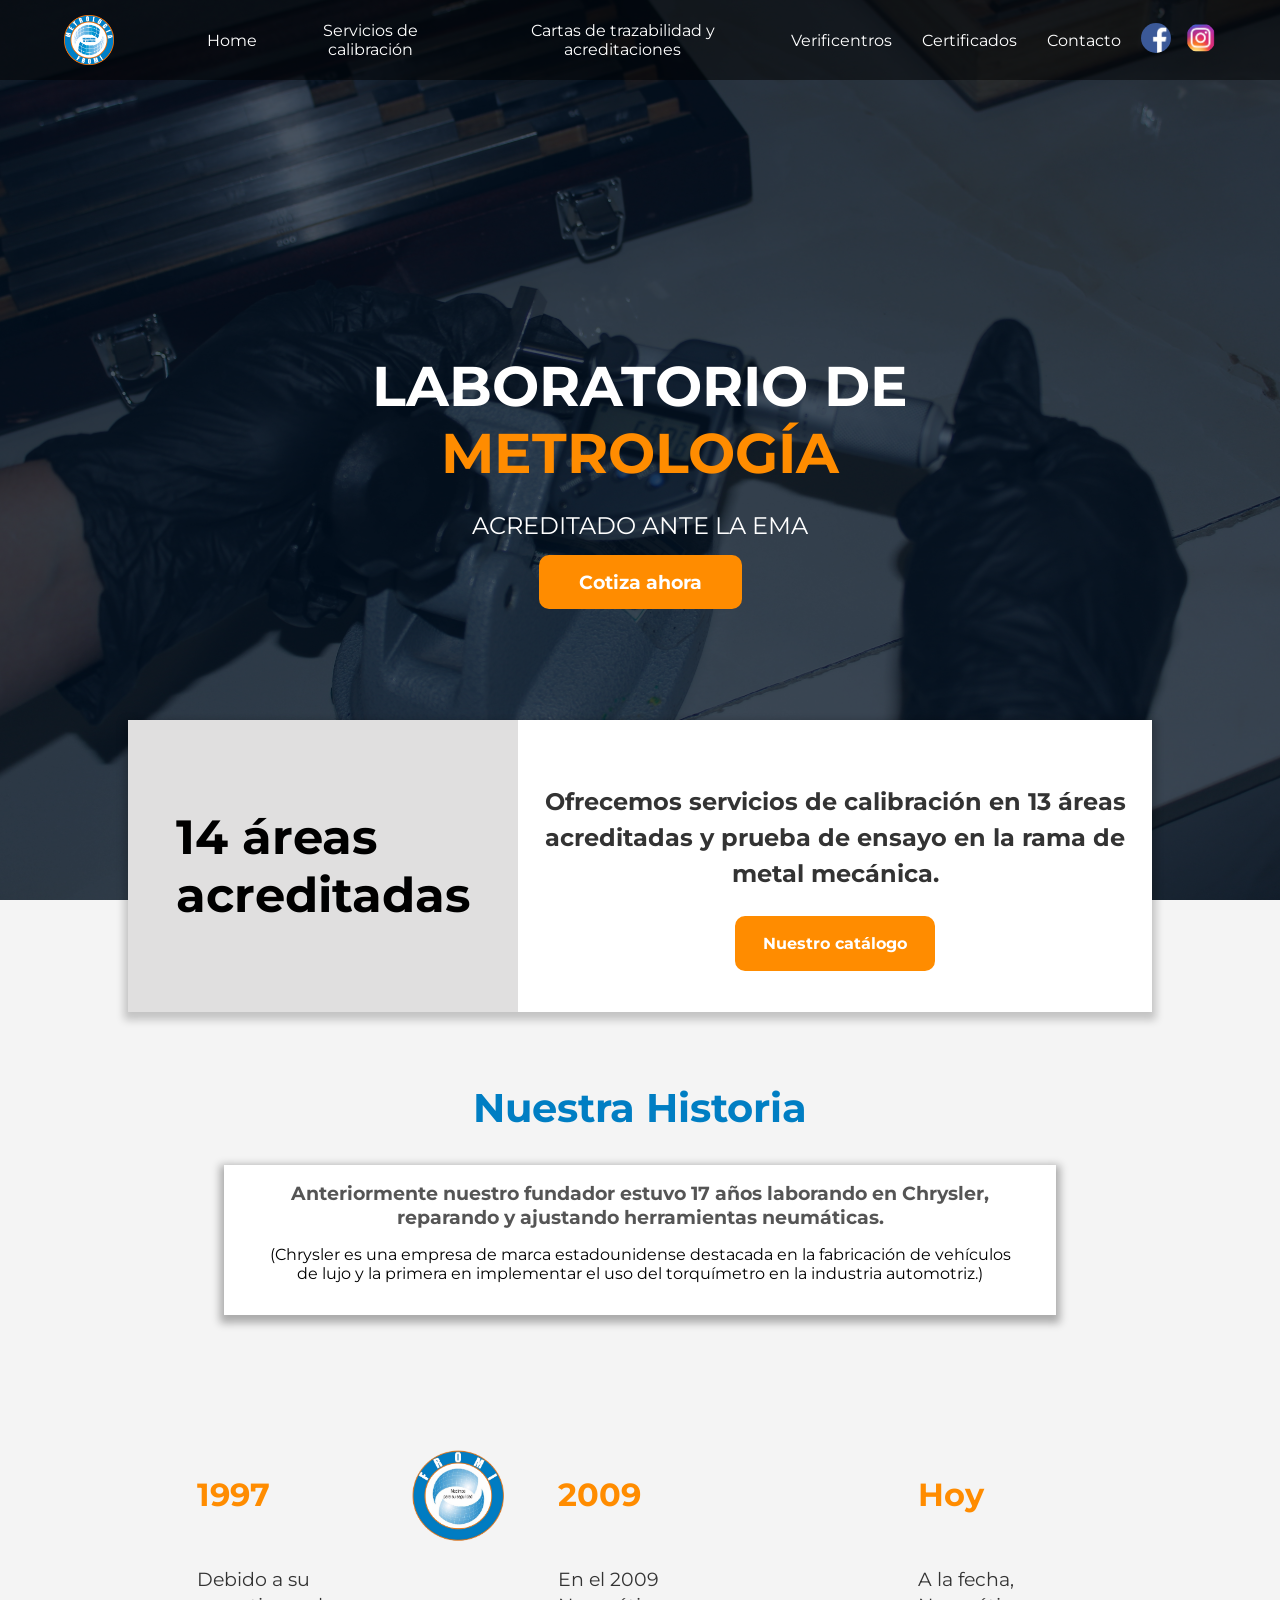
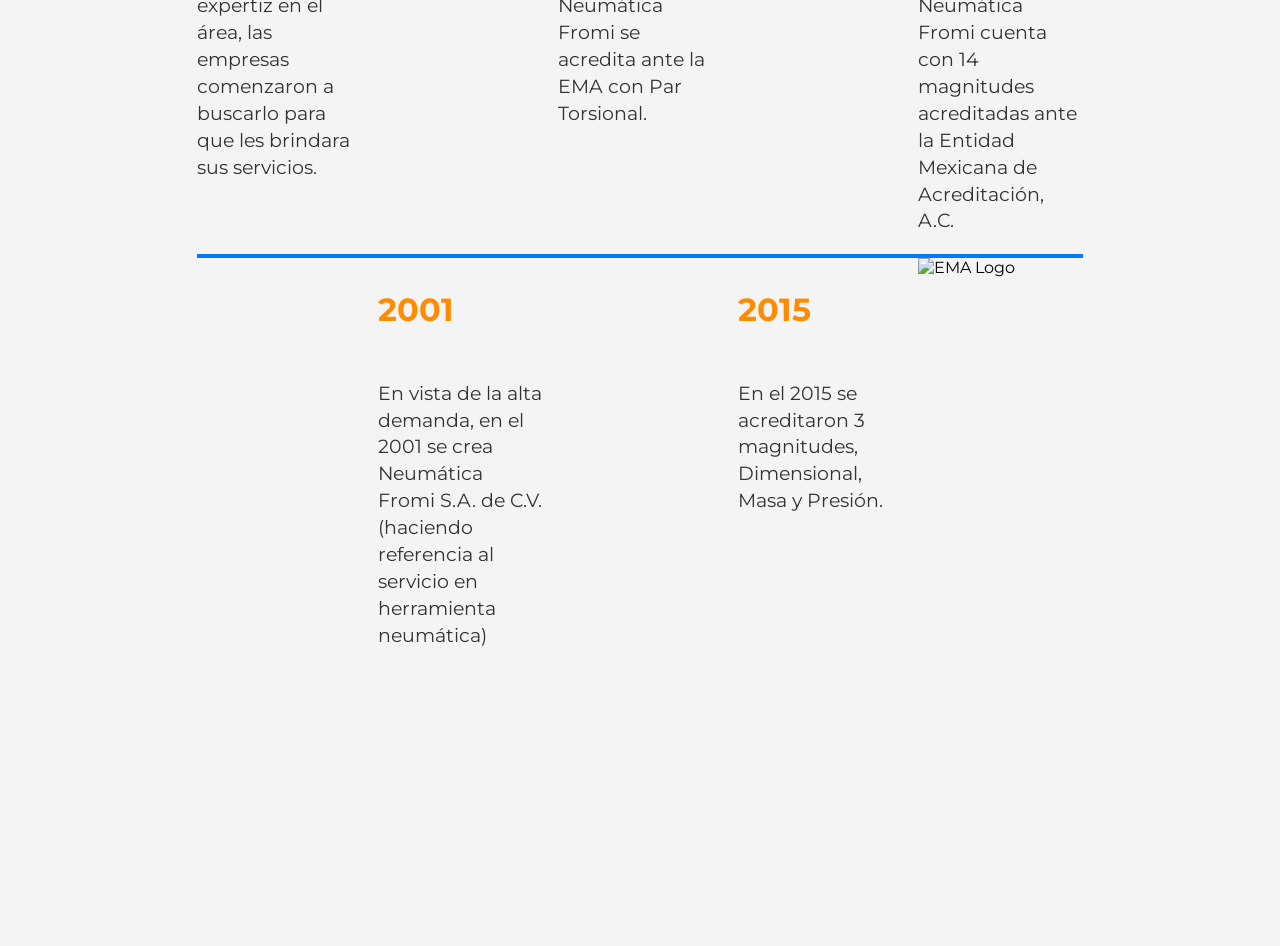
==== index.html @ 5df2b3ff "Inicio de maquetacion" ====
<!DOCTYPE html>
<html lang="en">
<head>
    <meta charset="UTF-8">
    <meta name="viewport" content="width=device-width, initial-scale=1.0">
    <title>Metrología Fromi</title>
    <meta charset="UTF-8">
    <meta name="viewport" content="width=device-width, initial-scale=1.0">
    <title>Laboratorio de Metrología</title>
    <link rel="preconnect" href="https://fonts.googleapis.com">
    <link rel="preconnect" href="https://fonts.gstatic.com" crossorigin>
    <link href="https://fonts.googleapis.com/css2?family=Montserrat:wght@400;700&display=swap" rel="stylesheet">
    <link rel="stylesheet" href="style.css">
</head>
<body>
    <header class="header">
        <div class="logo">
            </div>
        <nav>
            <ul class="nav-menu">
                <li><a href="#">Home</a></li>
                <li><a href="#">Servicios de calibración</a></li>
                <li><a href="#">Cartas de trazabilidad y acreditaciones</a></li>
                <li><a href="#">Verificentros</a></li>
                <li><a href="#">Certificados</a></li>
                <li><a href="#">Contacto</a></li>
            </ul>
        </nav>
        <div class="social-icons">
            <a href="https://www.facebook.com/neumaticafromicalibraciones" aria-label="Facebook">
            <img src="./resources/FBLogo.png" alt="Icono de Facebook">    
            </a>    
            <a href="https://www.instagram.com/neumaticafromi/" aria-label="Instagram">
            <img src="./resources/LogoInstagram.png" alt="Icono Instagram">
            </a>
        </div>  
    </header>

    <section class="hero">
        <div class="hero-content">
            <h1>LABORATORIO DE <span>METROLOGÍA</span></h1>
            <p>ACREDITADO ANTE LA EMA</p>
            <a href="#" class="btn-quote">Cotiza ahora</a>
        </div>
    </section>

        <section class="accreditations-container">
            <div class="accreditations-box">
                <h2>14 áreas acreditadas</h2>
            </div>
            <div class="catalog-box">
                <p>Ofrecemos servicios de calibración en 13 áreas acreditadas y prueba de ensayo en la rama de metal mecánica.</p>
                <a href="#" class="btn-catalog">Nuestro catálogo</a>
            </div>
        </section>

    <section class="history-section">
        <div class=" history-container">
            <h2>Nuestra Historia</h2>
            <div class="history-text-container">
            <p class="history-intro">
                Anteriormente nuestro fundador estuvo 17 años laborando en Chrysler, reparando y ajustando herramientas neumáticas.
            </p>
            <p class="history-sub-intro">
                (Chrysler es una empresa de marca estadounidense destacada en la fabricación de vehículos <br> de lujo y la primera en implementar el uso del torquímetro en la industria automotriz.)
            </p>
            </div>


      <section class="timeline-container">
          <div id="timeline-container-top">
              <div class="timeline-item content">
                  <h3>1997</h3>
                  <p>Debido a su expertiz en el área, las empresas comenzaron a buscarlo para que les brindara sus servicios.</p>
              </div>
              <div class="timeline-item content">
                  <img id="fromiLogo" src="./resources/Logo Neumatica Fromi.png" alt="Logo Neumatica Fromi">
              </div>
              <div class="timeline-item content">
                  <h3>2009</h3>
                  <p>En el 2009 Neumática Fromi se acredita ante la EMA con Par Torsional.</p>
              </div>
              <div class="timeline-item empty"></div>
              <div class="timeline-item content">
                  <h3>Hoy</h3>
                  <p>A la fecha, Neumática Fromi cuenta con 14 magnitudes acreditadas ante la Entidad Mexicana de Acreditación, A.C.</p>
              </div>
          </div>

        <div id="timeline-container-bottom">
            <div class="timeline-item empty"></div>
            <div class="timeline-item content">
                <h3>2001</h3>
                <p>En vista de la alta demanda, en el 2001 se crea Neumática Fromi S.A. de C.V. (haciendo referencia al servicio en herramienta neumática)</p>
            </div>
            <div class="timeline-item empty"></div>
            <div class="timeline-item content">
                <h3>2015</h3>
                <p>En el 2015 se acreditaron 3 magnitudes, Dimensional, Masa y Presión.</p>
            </div>
              <div class="timeline-item content">
                <img id="emmaLogo" src="https://ema.mx/saema/img/logo_emah.png" alt="EMA Logo">
            </div>
        </div>
        </section>
      </div>
</body>
</html>
---- style.css ----
body {
  font-family: "Montserrat", sans-serif;
  margin: 0;
  padding: 0;
  box-sizing: border-box;
  color: #fff;
}
.header {
  background-color: rgba(0, 0, 0, 0.5);
  padding: 15px 5%;
  display: flex;
  justify-content: space-between;
  align-items: center;
  position: absolute;
  width: 90%;
  z-index: 1000;
}

.logo {
  background-image: url("./resources/Logo Metrología Fromi 2025 ACTUALIZADO.png");
  background-size: contain;
  background-repeat: no-repeat;
  width: 150px;
  height: 50px;
  display: block;
}

.nav-menu {
  list-style: none;
  margin: 0;
  padding: 0;
  display: flex;
  gap: 30px;
  margin-right: 20px;
  text-align: center;
  align-items: center;
}

.nav-menu li a {
  color: #fff;
  text-decoration: none;
  font-weight: 400;
  transition: color 0.3s ease;
}

.nav-menu li a:hover {
  color: #ff8c00;
  border-top: #fff 1px solid;
  transition: all 0.1s ease;
}

.social-icons {
  display: flex;
  gap: 15px;
}

.social-icons img {
  width: 30px;
  height: 30px;
  border-radius: 78%;
  object-fit: cover;
}

.social-icons a {
  color: #fff;
  font-size: 20px;
  text-decoration: none;
  transition: color 0.3s ease;
}

.social-icons a:hover {
  color: #ff8c00;
}

.hero {
  background-image: url("./resources/INICIO/Banner\ inicio.jpeg");
  background-size: cover;
  background-position: center;
  height: 100vh;
  display: flex;
  justify-content: center;
  align-items: center;
  text-align: center;
  position: relative;
  color: #fff;
}

.hero::before {
  content: "";
  position: absolute;
  top: 0;
  left: 0;
  right: 0;
  bottom: 0;
  background-color: rgba(0, 17, 36, 0.717);
  z-index: 2;
}

.hero-content {
  position: relative;
  z-index: 2;
  max-width: 800px;
  padding: 20px;
  text-align: center;
}

.hero h1 {
  font-size: 3.5em;
  margin-bottom: 10px;
  line-height: 1.2;
  font-weight: 700;
}

.hero h1 span {
  color: #ff8c00;
}

.hero p {
  font-size: 1.5em;
  margin-bottom: 30px;
}

.btn-quote {
  background-color: #ff8c00;
  color: #fff;
  padding: 15px 40px;
  text-decoration: none;
  border-radius: 10px;
  font-size: 1.2em;
  transition: background-color 0.3s ease;
  font-weight: 700;
}

.btn-quote:hover {
  background-color: #e07b00;
}

/* Ambos contenedores hijos de el siguiente tenian que estar posicionados con z-index y el 
padre con position absolute, hero position relative*/
.accreditations-container {
  display: grid;
  grid-template-columns: 1fr 2fr;
  width: 80%;
  height: auto;
  position: absolute;
  top: 80%;
  left: 50%;
  transform: translateX(-50%);
  margin: auto;
  z-index: 2;
  box-shadow: 0 4px 8px 4px rgba(0, 0, 0, 0.2);
}

.accreditations-box {
  background-color: rgb(224, 223, 223);
  color: black;
  text-align: center;
  display: flex;
  align-items: center;
  justify-content: center;
  padding: 3em;
  width: auto;
  height: auto;
}

.accreditations-box h2 {
  font-size: 3rem;
  font-weight: 700;
  text-align: start;
}

.catalog-box {
  background-color: #fff;
  text-align: center;
  display: flex;
  flex-direction: column;
  justify-content: center;
  align-items: center;
  height: auto;
  width: 100%;
}

.catalog-box p {
  color: #333;
  font-size: 1.5em;
  line-height: 1.5;
  font-weight: bold;
}

.btn-catalog {
  background-color: #ff8c00;
  border: 3px solid #ff8c00;
  color: white;
  padding: 10px 25px;
  text-align: center;
  display: flex;
  align-items: center;
  text-decoration: none;
  border-radius: 10px;
  font-weight: 700;
  transition: all 0.3s ease;
  width: auto;
  height: 10%;
}

.btn-catalog:hover {
  color: #ff8c00;
  background-color: transparent;
}

.history-section {
  padding: 150px 20px;
  background-color: rgb(244, 244, 244);
  text-align: center;
}

.history-container {
  background-color: rgb(244, 244, 244);
  display: flex;
  flex-direction: column;
  align-items: center;
}

.history-text-container {
  background-color: white;
  box-shadow: 0 4px 8px 4px rgba(0, 0, 0, 0.3);
  padding: 1em;
  width: auto;
}

.history-section h2 {
  font-size: 2.5em;
  font-weight: 700;
  color: rgb(0, 126, 195);
}

.history-intro {
  font-size: 1.2em;
  color: #555;
  max-width: 800px;
  margin: 0 auto 10px;
  font-weight: bold;
}

.history-sub-intro {
  font-style: normal;
  color: black;
}

/* Estilos de la línea de tiempo */

#fromiLogo {
  width: 70%;
  height: auto;
  object-fit: cover;
}

#emmaLogo {
  width: 100%;
  height: auto;
  object-fit: cover;
}

/* Contenedor principal de la línea de tiempo */

.timeline-container {
  color: black;
  display: flex;
  flex-direction: column;
  padding: 8em;
  display: grid;
  grid-template-columns: 1fr;
  z-index: 1;
}

.timeline-item.content,
.timeline-item.empty {
  display: flex;
  text-align: start;
  align-items: start;
  justify-content: start;
  flex-direction: column;
}

.timeline-item.content h3 {
  color: #ff8c00;
  font-size: 2em;
}

.timeline-item.content p {
  font-size: 1.2em;
  color: #333;
  line-height: 1.4;
}

.timeline-item.content img {
  max-width: 100%;
  height: auto;
  align-self: center;
}

#timeline-container-top,
#timeline-container-bottom {
  display: flex;
  display: grid;
  grid-template-columns: repeat(5, 1fr);
  grid-auto-flow: column;
  gap: 1em;
  margin: 0 auto;
  width: 90%;
}

#timeline-container-top {
  border-bottom: #007bff 2.5px solid;
}

#timeline-container-bottom {
  border-top: #007bff 2.5px solid;
}
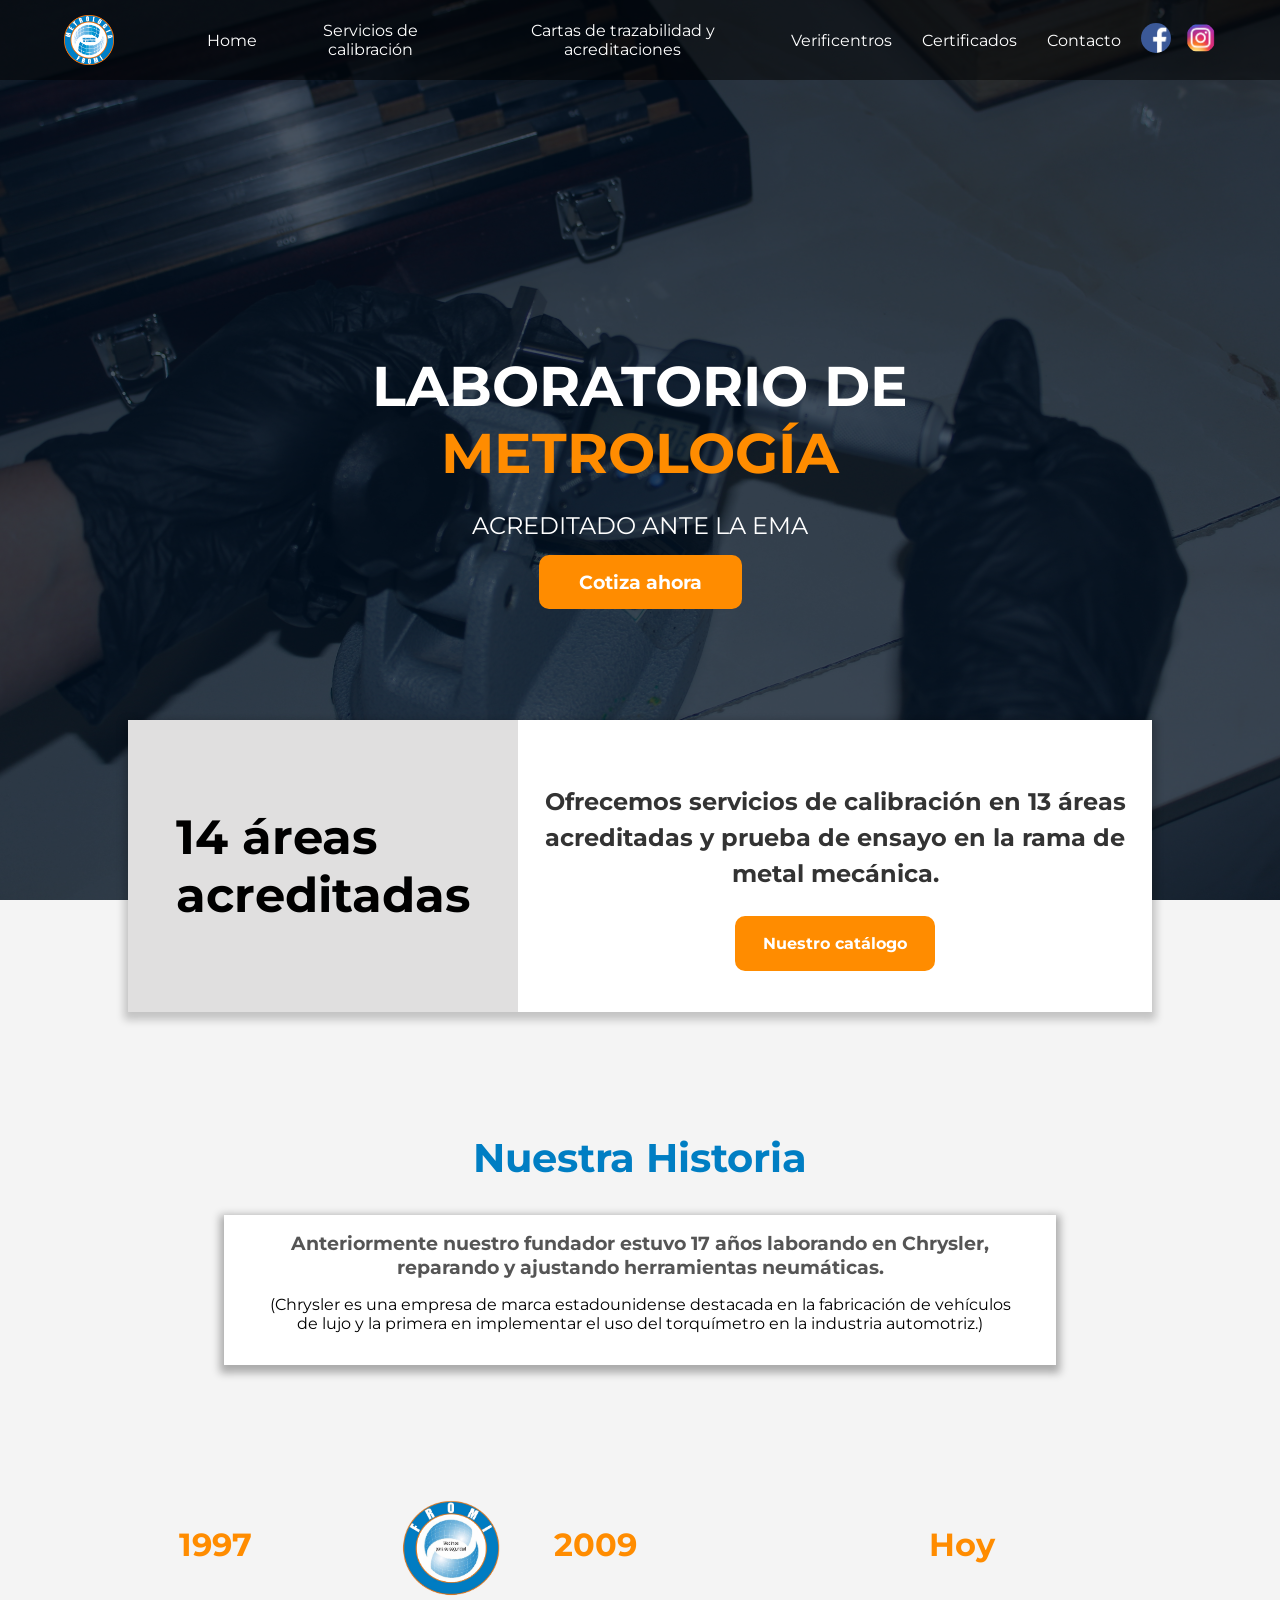
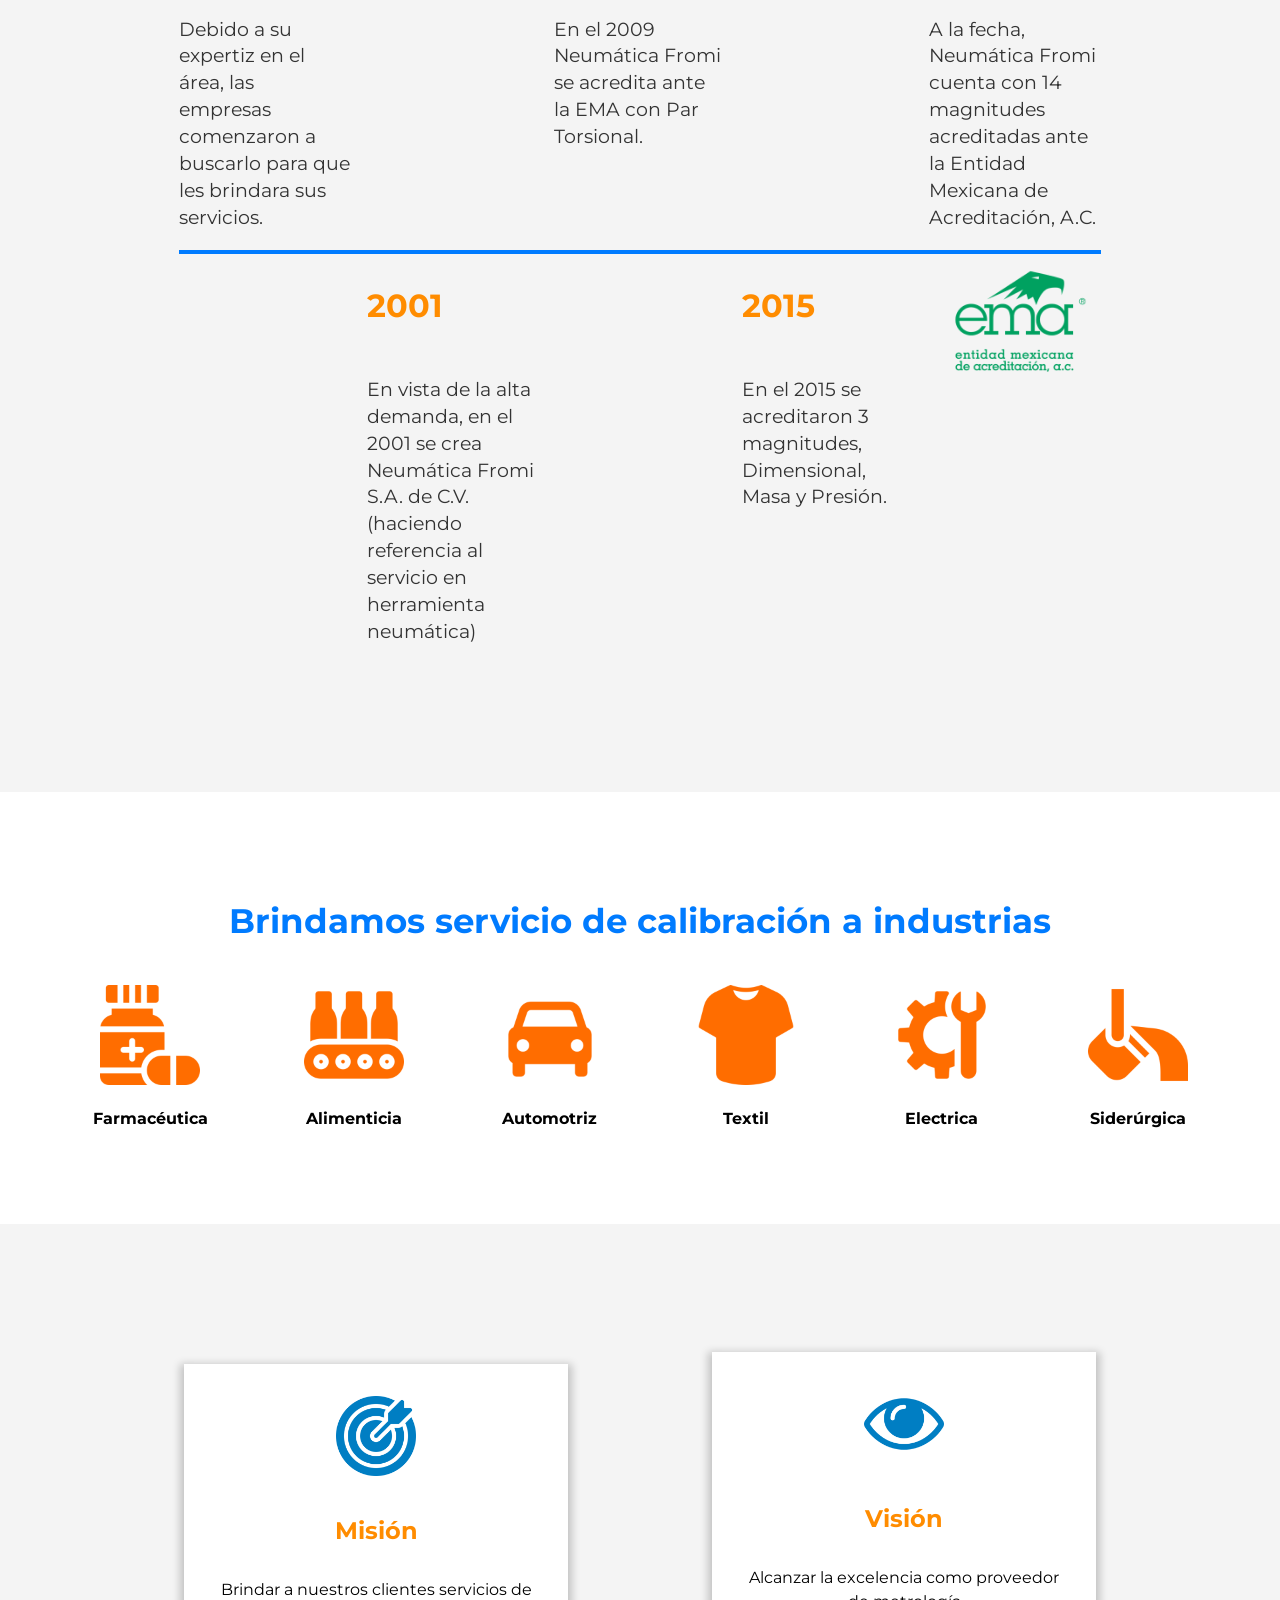
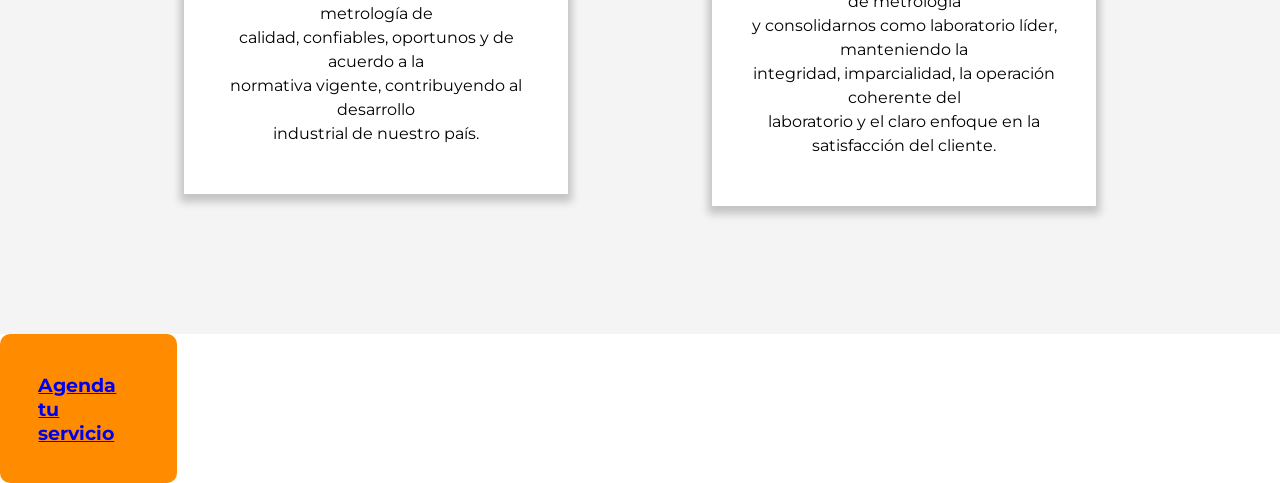
==== commit 10390f9a: "Se agregaron servicios, misión y visión" ====
--- a/index.html
+++ b/index.html
@@ -1,108 +1,204 @@
 <!DOCTYPE html>
 <html lang="en">
-<head>
-    <meta charset="UTF-8">
-    <meta name="viewport" content="width=device-width, initial-scale=1.0">
+  <head>
+    <meta charset="UTF-8" />
+    <meta name="viewport" content="width=device-width, initial-scale=1.0" />
     <title>Metrología Fromi</title>
-    <meta charset="UTF-8">
-    <meta name="viewport" content="width=device-width, initial-scale=1.0">
+    <meta charset="UTF-8" />
+    <meta name="viewport" content="width=device-width, initial-scale=1.0" />
     <title>Laboratorio de Metrología</title>
-    <link rel="preconnect" href="https://fonts.googleapis.com">
-    <link rel="preconnect" href="https://fonts.gstatic.com" crossorigin>
-    <link href="https://fonts.googleapis.com/css2?family=Montserrat:wght@400;700&display=swap" rel="stylesheet">
-    <link rel="stylesheet" href="style.css">
-</head>
-<body>
+    <link rel="preconnect" href="https://fonts.googleapis.com" />
+    <link rel="preconnect" href="https://fonts.gstatic.com" crossorigin />
+    <link
+      href="https://fonts.googleapis.com/css2?family=Montserrat:wght@400;700&display=swap"
+      rel="stylesheet"
+    />
+    <link rel="stylesheet" href="style.css" />
+  </head>
+  <body>
     <header class="header">
-        <div class="logo">
-            </div>
-        <nav>
-            <ul class="nav-menu">
-                <li><a href="#">Home</a></li>
-                <li><a href="#">Servicios de calibración</a></li>
-                <li><a href="#">Cartas de trazabilidad y acreditaciones</a></li>
-                <li><a href="#">Verificentros</a></li>
-                <li><a href="#">Certificados</a></li>
-                <li><a href="#">Contacto</a></li>
-            </ul>
-        </nav>
-        <div class="social-icons">
-            <a href="https://www.facebook.com/neumaticafromicalibraciones" aria-label="Facebook">
-            <img src="./resources/FBLogo.png" alt="Icono de Facebook">    
-            </a>    
-            <a href="https://www.instagram.com/neumaticafromi/" aria-label="Instagram">
-            <img src="./resources/LogoInstagram.png" alt="Icono Instagram">
-            </a>
-        </div>  
+      <div class="logo"></div>
+      <nav>
+        <ul class="nav-menu">
+          <li><a href="#">Home</a></li>
+          <li><a href="#">Servicios de calibración</a></li>
+          <li><a href="#">Cartas de trazabilidad y acreditaciones</a></li>
+          <li><a href="#">Verificentros</a></li>
+          <li><a href="#">Certificados</a></li>
+          <li><a href="#">Contacto</a></li>
+        </ul>
+      </nav>
+      <div class="social-icons">
+        <a
+          href="https://www.facebook.com/neumaticafromicalibraciones"
+          aria-label="Facebook"
+        >
+          <img src="./resources/FBLogo.png" alt="Icono de Facebook" />
+        </a>
+        <a
+          href="https://www.instagram.com/neumaticafromi/"
+          aria-label="Instagram"
+        >
+          <img src="./resources/LogoInstagram.png" alt="Icono Instagram" />
+        </a>
+      </div>
     </header>
 
     <section class="hero">
-        <div class="hero-content">
-            <h1>LABORATORIO DE <span>METROLOGÍA</span></h1>
-            <p>ACREDITADO ANTE LA EMA</p>
-            <a href="#" class="btn-quote">Cotiza ahora</a>
-        </div>
-    </section>
-
-        <section class="accreditations-container">
-            <div class="accreditations-box">
-                <h2>14 áreas acreditadas</h2>
-            </div>
-            <div class="catalog-box">
-                <p>Ofrecemos servicios de calibración en 13 áreas acreditadas y prueba de ensayo en la rama de metal mecánica.</p>
-                <a href="#" class="btn-catalog">Nuestro catálogo</a>
-            </div>
-        </section>
+      <div class="hero-content">
+        <h1>LABORATORIO DE <span>METROLOGÍA</span></h1>
+        <p>ACREDITADO ANTE LA EMA</p>
+        <a href="#" class="btn-quote">Cotiza ahora</a>
+      </div>
+    </section>
+
+    <section class="accreditations-container">
+      <div class="accreditations-box">
+        <h2>14 áreas acreditadas</h2>
+      </div>
+      <div class="catalog-box">
+        <p>
+          Ofrecemos servicios de calibración en 13 áreas acreditadas y prueba de
+          ensayo en la rama de metal mecánica.
+        </p>
+        <a href="#" class="btn-catalog">Nuestro catálogo</a>
+      </div>
+    </section>
 
     <section class="history-section">
-        <div class=" history-container">
-            <h2>Nuestra Historia</h2>
-            <div class="history-text-container">
-            <p class="history-intro">
-                Anteriormente nuestro fundador estuvo 17 años laborando en Chrysler, reparando y ajustando herramientas neumáticas.
-            </p>
-            <p class="history-sub-intro">
-                (Chrysler es una empresa de marca estadounidense destacada en la fabricación de vehículos <br> de lujo y la primera en implementar el uso del torquímetro en la industria automotriz.)
-            </p>
-            </div>
-
-
-      <section class="timeline-container">
-          <div id="timeline-container-top">
-              <div class="timeline-item content">
-                  <h3>1997</h3>
-                  <p>Debido a su expertiz en el área, las empresas comenzaron a buscarlo para que les brindara sus servicios.</p>
-              </div>
-              <div class="timeline-item content">
-                  <img id="fromiLogo" src="./resources/Logo Neumatica Fromi.png" alt="Logo Neumatica Fromi">
-              </div>
-              <div class="timeline-item content">
-                  <h3>2009</h3>
-                  <p>En el 2009 Neumática Fromi se acredita ante la EMA con Par Torsional.</p>
-              </div>
-              <div class="timeline-item empty"></div>
-              <div class="timeline-item content">
-                  <h3>Hoy</h3>
-                  <p>A la fecha, Neumática Fromi cuenta con 14 magnitudes acreditadas ante la Entidad Mexicana de Acreditación, A.C.</p>
-              </div>
+      <div class="history-container">
+        <h2>Nuestra Historia</h2>
+        <div class="history-text-container">
+          <p class="history-intro">
+            Anteriormente nuestro fundador estuvo 17 años laborando en Chrysler,
+            reparando y ajustando herramientas neumáticas.
+          </p>
+          <p class="history-sub-intro">
+            (Chrysler es una empresa de marca estadounidense destacada en la
+            fabricación de vehículos <br />
+            de lujo y la primera en implementar el uso del torquímetro en la
+            industria automotriz.)
+          </p>
+        </div>
+      </div>
+    </section>
+    <section class="timeline-container">
+      <div id="timeline-container-top">
+        <div class="timeline-item content">
+          <h3>1997</h3>
+          <p>
+            Debido a su expertiz en el área, las empresas comenzaron a buscarlo
+            para que les brindara sus servicios.
+          </p>
+        </div>
+        <div class="timeline-item content">
+          <img
+            id="fromiLogo"
+            src="./resources/Logo Neumatica Fromi.png"
+            alt="Logo Neumatica Fromi"
+          />
+        </div>
+        <div class="timeline-item content">
+          <h3>2009</h3>
+          <p>
+            En el 2009 Neumática Fromi se acredita ante la EMA con Par
+            Torsional.
+          </p>
+        </div>
+        <div class="timeline-item empty"></div>
+        <div class="timeline-item content">
+          <h3>Hoy</h3>
+          <p>
+            A la fecha, Neumática Fromi cuenta con 14 magnitudes acreditadas
+            ante la Entidad Mexicana de Acreditación, A.C.
+          </p>
+        </div>
+      </div>
+
+      <div id="timeline-container-bottom">
+        <div class="timeline-item empty"></div>
+        <div class="timeline-item content">
+          <h3>2001</h3>
+          <p>
+            En vista de la alta demanda, en el 2001 se crea Neumática Fromi S.A.
+            de C.V. (haciendo referencia al servicio en herramienta neumática)
+          </p>
+        </div>
+        <div class="timeline-item empty"></div>
+        <div class="timeline-item content">
+          <h3>2015</h3>
+          <p>
+            En el 2015 se acreditaron 3 magnitudes, Dimensional, Masa y Presión.
+          </p>
+        </div>
+        <div class="timeline-item content">
+          <img id="emmaLogo" src="/resources/logo_emah.png" alt="EMA Logo" />
+        </div>
+      </div>
+    </section>
+
+    <section class="servicios-container">
+      <div class="servicios-container-text">
+        <h1>Brindamos servicio de calibración a industrias</h1>
+      </div>
+      <div class="servicios-iconos-container">
+        <div class="servicio-item">
+          <img src="/resources/Medicinas Icon.png" alt="pastillas" />
+          <p>Farmacéutica</p>
+        </div>
+        <div class="servicio-item">
+          <img src="/resources/Botellas Icon.png" alt="botellas" />
+          <p>Alimenticia</p>
+        </div>
+        <div class="servicio-item">
+          <img src="/resources/Carro Icon.png" alt="automovil" />
+          <p>Automotriz</p>
+        </div>
+        <div class="servicio-item">
+          <img src="/resources/Camiseta Icon.png" alt="camiseta" />
+          <p>Textil</p>
+        </div>
+        <div class="servicio-item">
+          <img src="/resources/Engrane Icon.png" alt="engrane" />
+          <p>Electrica</p>
+        </div>
+        <div class="servicio-item">
+          <img src="/resources/siderurgia.png" alt="siderurgia" />
+          <p>Siderúrgica</p>
+        </div>
+      </div>
+    </section>
+
+    <section class="mision-vision-section">
+      <div class="mision-vision-container">
+        <div class="mision-box">
+          <div class="mision-image-container">
+            <img src="/resources/MarkIcon.png" alt="objetivosIcon" />
           </div>
-
-        <div id="timeline-container-bottom">
-            <div class="timeline-item empty"></div>
-            <div class="timeline-item content">
-                <h3>2001</h3>
-                <p>En vista de la alta demanda, en el 2001 se crea Neumática Fromi S.A. de C.V. (haciendo referencia al servicio en herramienta neumática)</p>
-            </div>
-            <div class="timeline-item empty"></div>
-            <div class="timeline-item content">
-                <h3>2015</h3>
-                <p>En el 2015 se acreditaron 3 magnitudes, Dimensional, Masa y Presión.</p>
-            </div>
-              <div class="timeline-item content">
-                <img id="emmaLogo" src="https://ema.mx/saema/img/logo_emah.png" alt="EMA Logo">
-            </div>
-        </div>
-        </section>
-      </div>
-</body>
+          <h2>Misión</h2>
+          <p>
+            Brindar a nuestros clientes servicios de metrología de <br />
+            calidad, confiables, oportunos y de acuerdo a la <br />
+            normativa vigente, contribuyendo al desarrollo <br />
+            industrial de nuestro país.
+          </p>
+        </div>
+        <div class="vision-box">
+          <div class="vision-image-container">
+            <img src="/resources/OjoIcon.png" alt="visionIcon" />
+          </div>
+          <h2>Visión</h2>
+          <p>
+            Alcanzar la excelencia como proveedor de metrología <br />
+            y consolidarnos como laboratorio líder, manteniendo la <br />
+            integridad, imparcialidad, la operación coherente del <br />
+            laboratorio y el claro enfoque en la satisfacción del cliente.
+          </p>
+        </div>
+      </div>
+      <div class="btn-agendar-container">
+        <a href="#" class="btn-agendar">Agenda tu servicio</a>
+      </div>
+    </section>
+  </body>
 </html>
--- a/style.css
+++ b/style.css
@@ -209,7 +209,7 @@
 }
 
 .history-section {
-  padding: 150px 20px;
+  padding: 200px 20px 0 20px;
   background-color: rgb(244, 244, 244);
   text-align: center;
 }
@@ -271,6 +271,7 @@
   display: grid;
   grid-template-columns: 1fr;
   z-index: 1;
+  background-color: rgb(244, 244, 244);
 }
 
 .timeline-item.content,
@@ -317,3 +318,111 @@
 #timeline-container-bottom {
   border-top: #007bff 2.5px solid;
 }
+
+.servicios-container {
+  display: flex;
+  justify-content: center;
+  align-items: center;
+  flex-direction: column;
+  background-color: white;
+  gap: 1em;
+  padding: 5em;
+}
+
+.servicios-container-text {
+  color: #007bff;
+  font-size: 1.4em;
+}
+
+.servicio-item {
+  display: flex;
+  flex-direction: column;
+  align-items: center;
+  justify-content: center;
+  text-align: center;
+  gap: 0.5em;
+}
+
+.servicio-item p {
+  font-size: 1em;
+}
+
+.servicios-iconos-container {
+  display: flex;
+  flex-direction: row;
+  align-items: center;
+  justify-content: center;
+  display: grid;
+  grid-template-columns: repeat(6, 1fr);
+  width: 50vw;
+  gap: 6em;
+  background-color: white;
+  text-align: center;
+}
+
+.servicios-iconos-container img {
+  object-fit: cover;
+  width: 100px;
+}
+
+.servicios-iconos-container img [src="/resources/siderurgia.png"] {
+  width: 20px;
+}
+
+.servicios-iconos-container p {
+  font-weight: 700;
+  color: black;
+}
+
+.mision-vision-container {
+  background-color: rgb(244, 244, 244);
+  display: flex;
+  flex-direction: row;
+  justify-content: center;
+  align-items: center;
+  padding: 8em 0;
+  gap: 9em;
+  color: black;
+}
+
+.mision-box,
+.vision-box {
+  background-color: white;
+  box-shadow: 0 4px 8px 4px rgba(0, 0, 0, 0.2);
+  padding: 2em;
+  color: black;
+  display: flex;
+  flex-direction: column;
+  align-items: center;
+  text-align: center;
+  width: 25%;
+  line-height: 1.5em;
+}
+
+.mision-box h2,
+.vision-box h2 {
+  color: #ff8c00;
+}
+
+.mision-box img,
+.vision-box img {
+  width: 80px;
+  height: 80px;
+  object-fit: cover;
+  margin-bottom: 1em;
+}
+
+.btn-agendar-container {
+  background-color: #ff8c00;
+  color: #fff;
+  padding: 2em;
+  text-decoration: none;
+  border-radius: 10px;
+  width: 100px;
+  font-size: 1.2em;
+  transition: background-color 0.3s ease;
+  font-weight: 700;
+  display: flex;
+  justify-content: center;
+  align-items: center;
+}
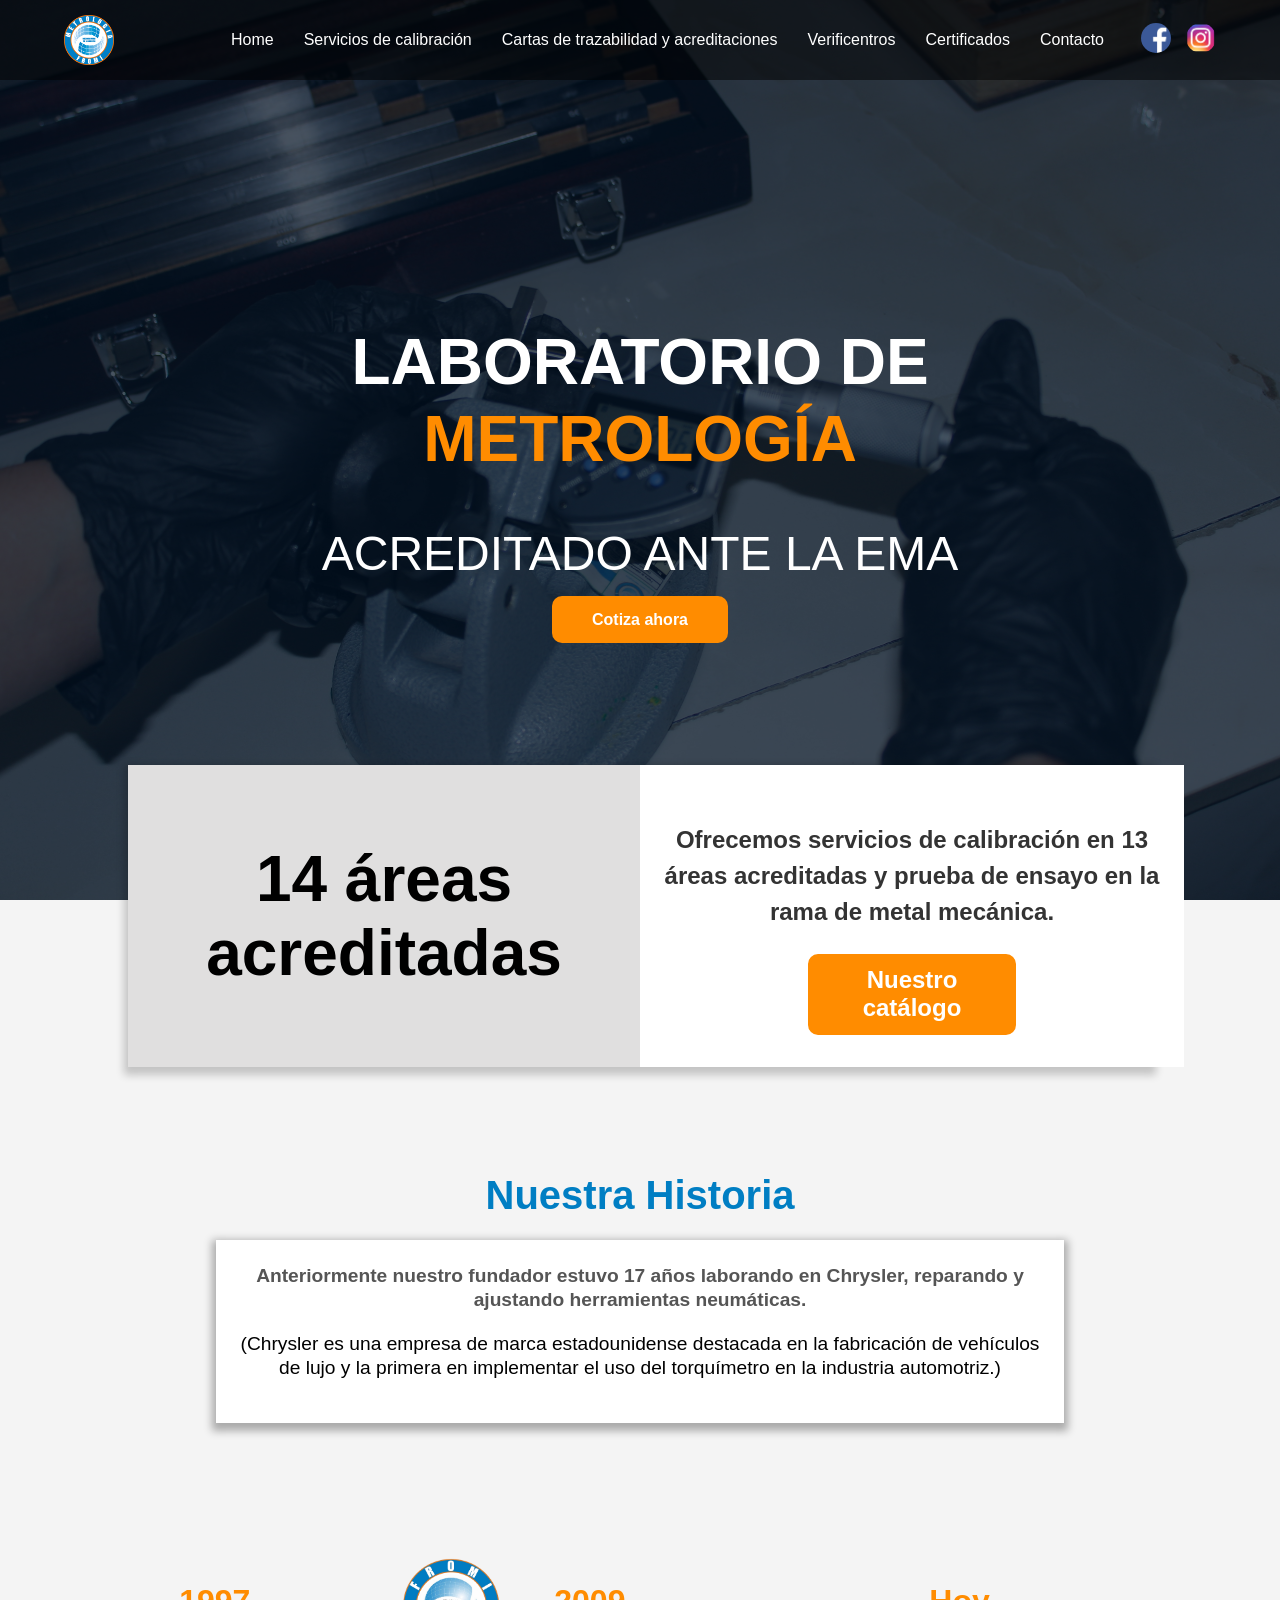
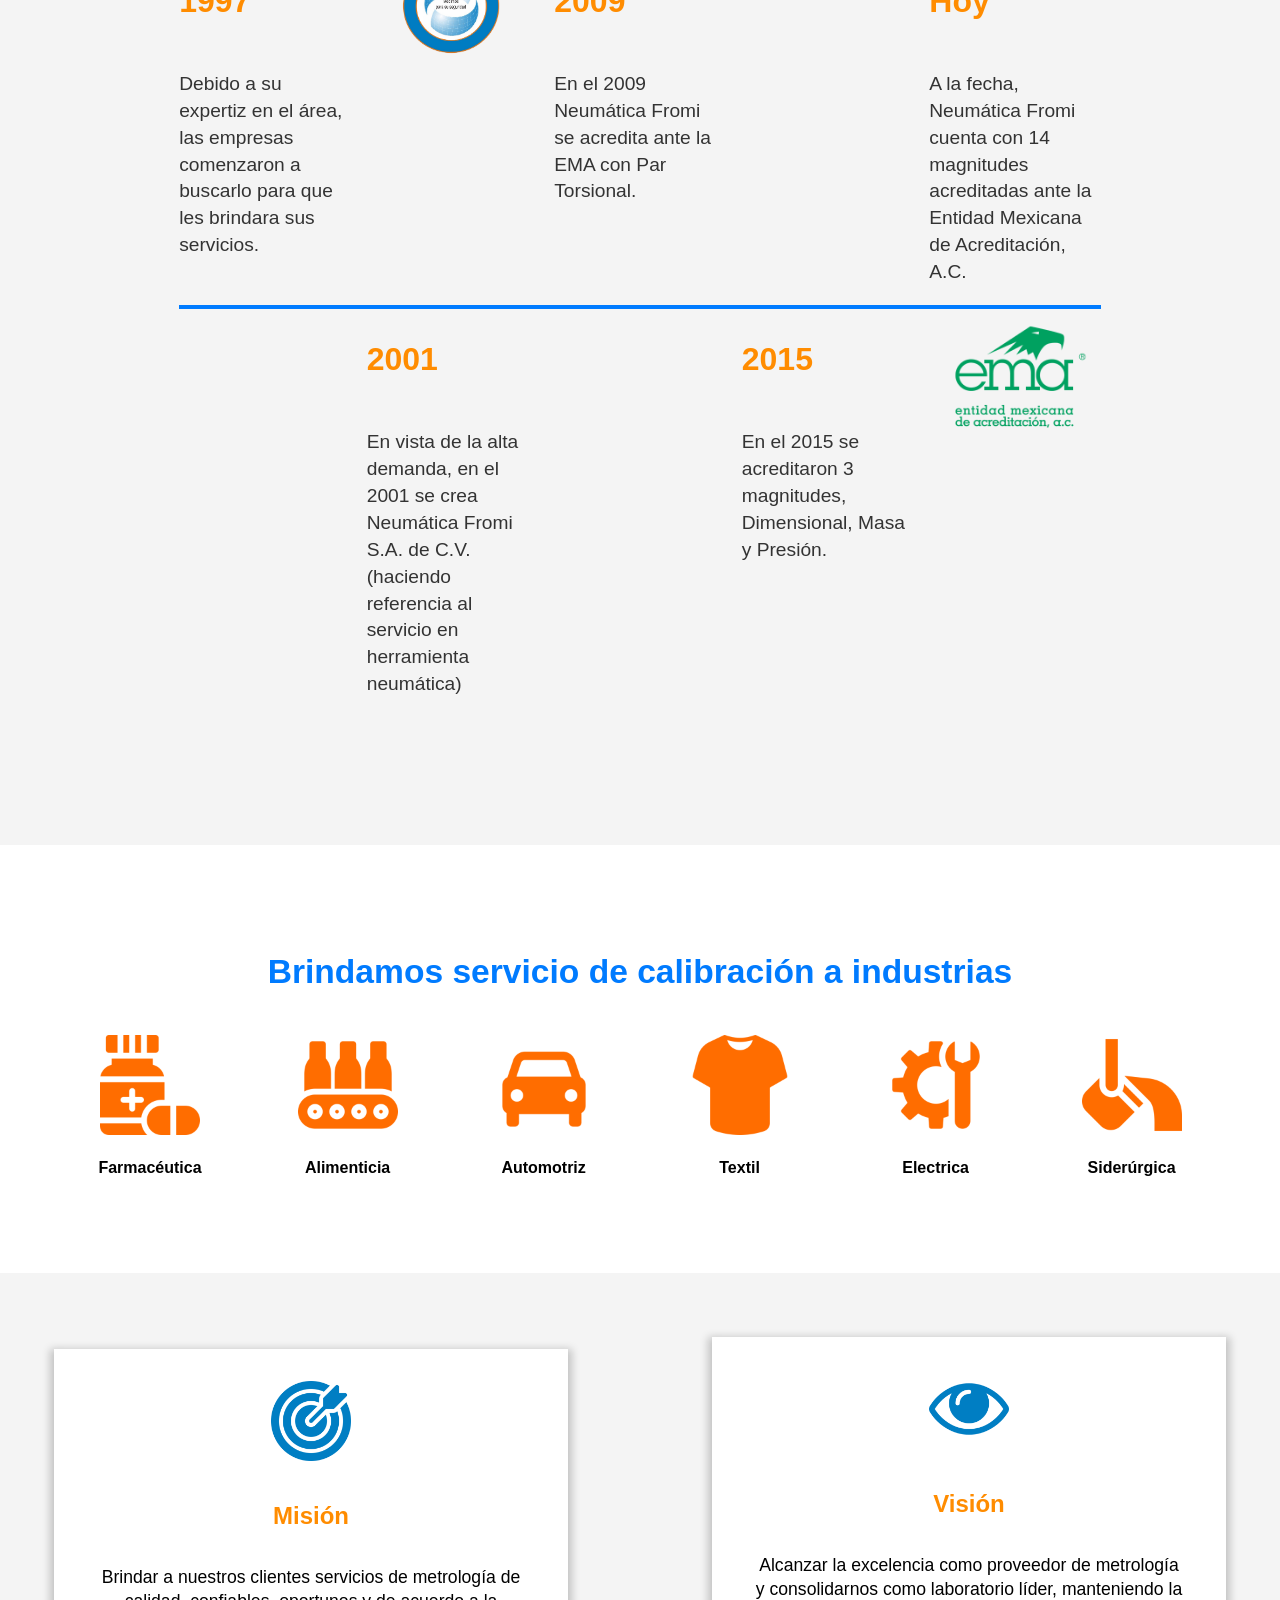
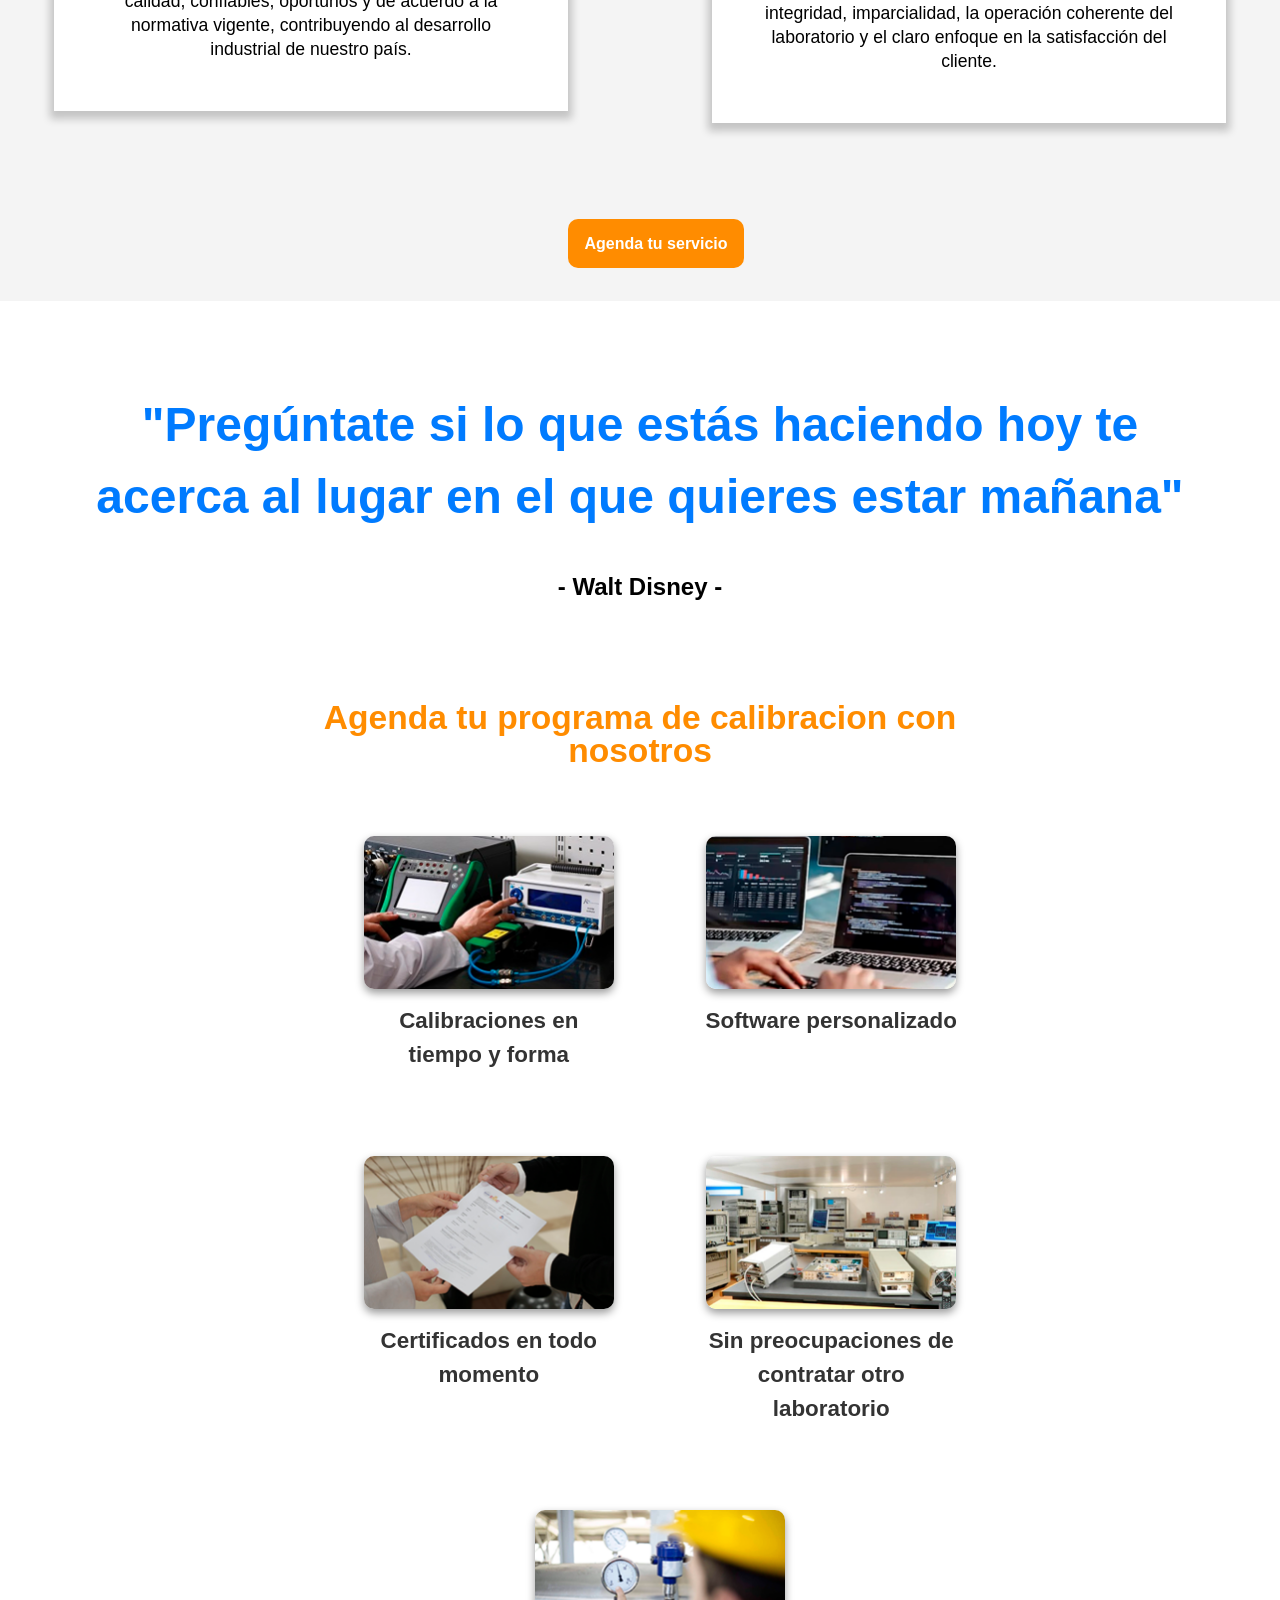
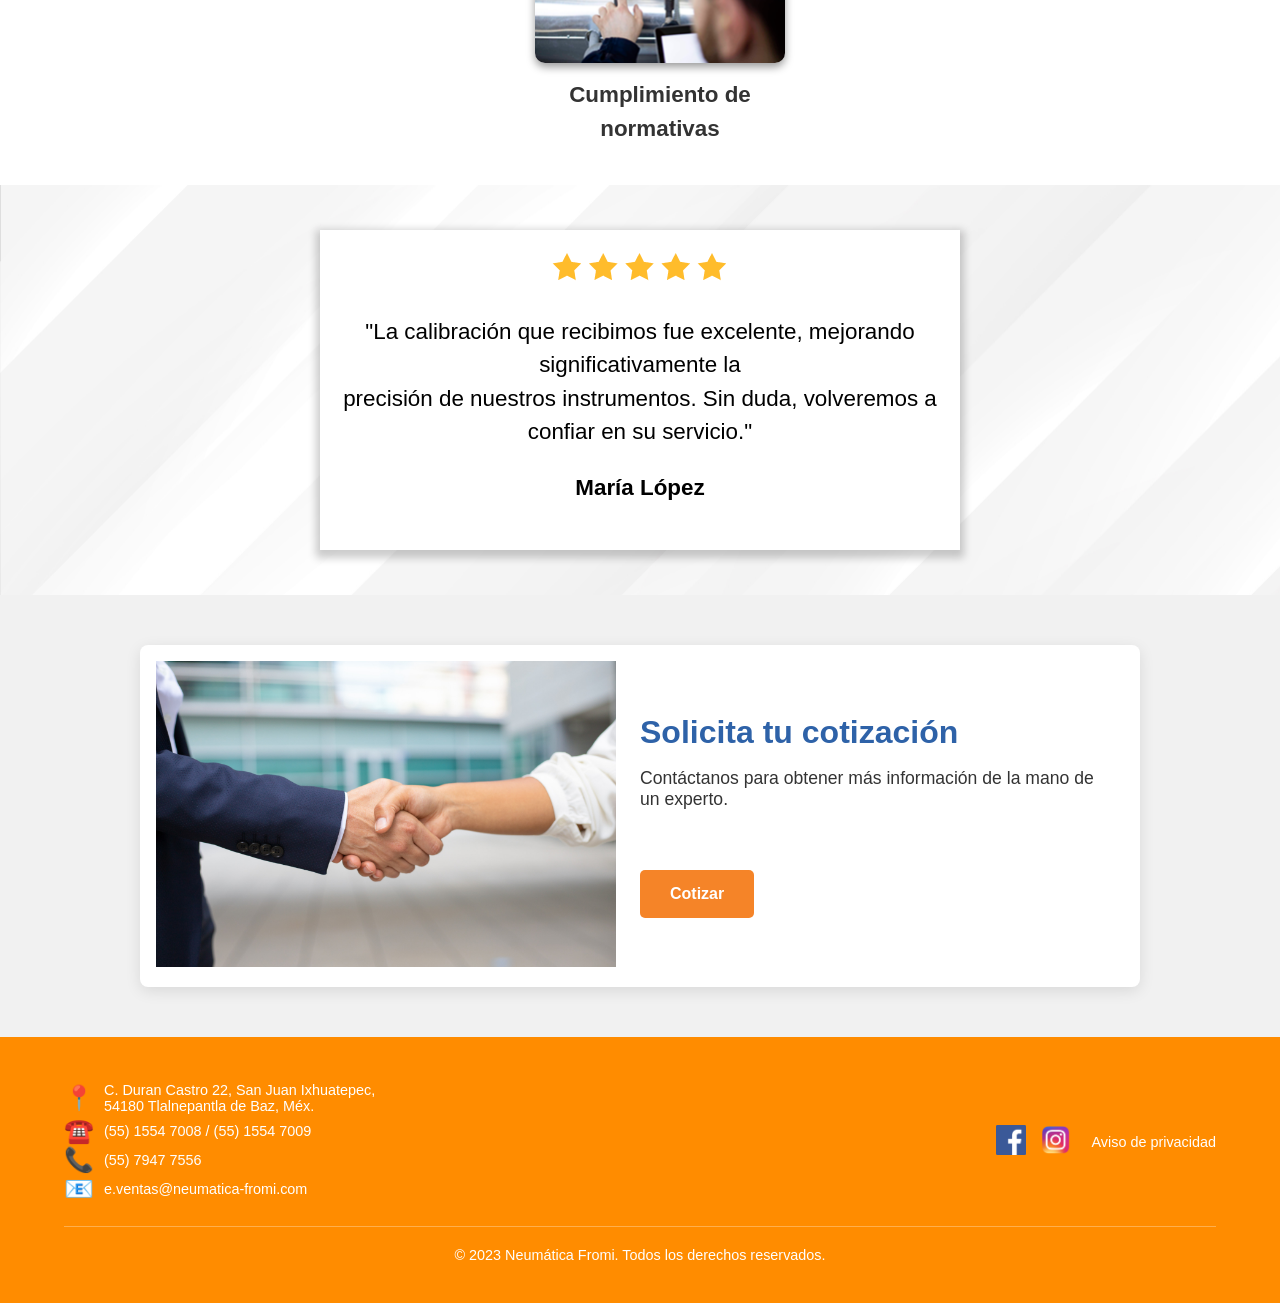
==== commit a89faf71: "Index en root" ====
--- a/index.html
+++ b/index.html
@@ -1,204 +1,287 @@
 <!DOCTYPE html>
 <html lang="en">
-  <head>
-    <meta charset="UTF-8" />
-    <meta name="viewport" content="width=device-width, initial-scale=1.0" />
-    <title>Metrología Fromi</title>
-    <meta charset="UTF-8" />
-    <meta name="viewport" content="width=device-width, initial-scale=1.0" />
-    <title>Laboratorio de Metrología</title>
-    <link rel="preconnect" href="https://fonts.googleapis.com" />
-    <link rel="preconnect" href="https://fonts.gstatic.com" crossorigin />
-    <link
-      href="https://fonts.googleapis.com/css2?family=Montserrat:wght@400;700&display=swap"
-      rel="stylesheet"
-    />
-    <link rel="stylesheet" href="style.css" />
-  </head>
-  <body>
-    <header class="header">
-      <div class="logo"></div>
-      <nav>
-        <ul class="nav-menu">
-          <li><a href="#">Home</a></li>
-          <li><a href="#">Servicios de calibración</a></li>
-          <li><a href="#">Cartas de trazabilidad y acreditaciones</a></li>
-          <li><a href="#">Verificentros</a></li>
-          <li><a href="#">Certificados</a></li>
-          <li><a href="#">Contacto</a></li>
-        </ul>
-      </nav>
-      <div class="social-icons">
-        <a
-          href="https://www.facebook.com/neumaticafromicalibraciones"
-          aria-label="Facebook"
-        >
-          <img src="./resources/FBLogo.png" alt="Icono de Facebook" />
-        </a>
-        <a
-          href="https://www.instagram.com/neumaticafromi/"
-          aria-label="Instagram"
-        >
-          <img src="./resources/LogoInstagram.png" alt="Icono Instagram" />
-        </a>
-      </div>
-    </header>
-
-    <section class="hero">
-      <div class="hero-content">
-        <h1>LABORATORIO DE <span>METROLOGÍA</span></h1>
-        <p>ACREDITADO ANTE LA EMA</p>
-        <a href="#" class="btn-quote">Cotiza ahora</a>
-      </div>
-    </section>
-
-    <section class="accreditations-container">
-      <div class="accreditations-box">
-        <h2>14 áreas acreditadas</h2>
-      </div>
-      <div class="catalog-box">
-        <p>
-          Ofrecemos servicios de calibración en 13 áreas acreditadas y prueba de
-          ensayo en la rama de metal mecánica.
-        </p>
-        <a href="#" class="btn-catalog">Nuestro catálogo</a>
-      </div>
-    </section>
-
-    <section class="history-section">
-      <div class="history-container">
-        <h2>Nuestra Historia</h2>
-        <div class="history-text-container">
-          <p class="history-intro">
-            Anteriormente nuestro fundador estuvo 17 años laborando en Chrysler,
-            reparando y ajustando herramientas neumáticas.
-          </p>
-          <p class="history-sub-intro">
-            (Chrysler es una empresa de marca estadounidense destacada en la
-            fabricación de vehículos <br />
-            de lujo y la primera en implementar el uso del torquímetro en la
-            industria automotriz.)
-          </p>
-        </div>
-      </div>
-    </section>
-    <section class="timeline-container">
-      <div id="timeline-container-top">
-        <div class="timeline-item content">
-          <h3>1997</h3>
-          <p>
-            Debido a su expertiz en el área, las empresas comenzaron a buscarlo
-            para que les brindara sus servicios.
-          </p>
-        </div>
-        <div class="timeline-item content">
-          <img
-            id="fromiLogo"
-            src="./resources/Logo Neumatica Fromi.png"
-            alt="Logo Neumatica Fromi"
-          />
-        </div>
-        <div class="timeline-item content">
-          <h3>2009</h3>
-          <p>
-            En el 2009 Neumática Fromi se acredita ante la EMA con Par
-            Torsional.
-          </p>
-        </div>
-        <div class="timeline-item empty"></div>
-        <div class="timeline-item content">
-          <h3>Hoy</h3>
-          <p>
-            A la fecha, Neumática Fromi cuenta con 14 magnitudes acreditadas
-            ante la Entidad Mexicana de Acreditación, A.C.
-          </p>
-        </div>
-      </div>
-
-      <div id="timeline-container-bottom">
-        <div class="timeline-item empty"></div>
-        <div class="timeline-item content">
-          <h3>2001</h3>
-          <p>
-            En vista de la alta demanda, en el 2001 se crea Neumática Fromi S.A.
-            de C.V. (haciendo referencia al servicio en herramienta neumática)
-          </p>
-        </div>
-        <div class="timeline-item empty"></div>
-        <div class="timeline-item content">
-          <h3>2015</h3>
-          <p>
-            En el 2015 se acreditaron 3 magnitudes, Dimensional, Masa y Presión.
-          </p>
-        </div>
-        <div class="timeline-item content">
-          <img id="emmaLogo" src="/resources/logo_emah.png" alt="EMA Logo" />
-        </div>
-      </div>
-    </section>
-
-    <section class="servicios-container">
-      <div class="servicios-container-text">
-        <h1>Brindamos servicio de calibración a industrias</h1>
-      </div>
-      <div class="servicios-iconos-container">
-        <div class="servicio-item">
-          <img src="/resources/Medicinas Icon.png" alt="pastillas" />
-          <p>Farmacéutica</p>
-        </div>
-        <div class="servicio-item">
-          <img src="/resources/Botellas Icon.png" alt="botellas" />
-          <p>Alimenticia</p>
-        </div>
-        <div class="servicio-item">
-          <img src="/resources/Carro Icon.png" alt="automovil" />
-          <p>Automotriz</p>
-        </div>
-        <div class="servicio-item">
-          <img src="/resources/Camiseta Icon.png" alt="camiseta" />
-          <p>Textil</p>
-        </div>
-        <div class="servicio-item">
-          <img src="/resources/Engrane Icon.png" alt="engrane" />
-          <p>Electrica</p>
-        </div>
-        <div class="servicio-item">
-          <img src="/resources/siderurgia.png" alt="siderurgia" />
-          <p>Siderúrgica</p>
-        </div>
-      </div>
-    </section>
-
-    <section class="mision-vision-section">
-      <div class="mision-vision-container">
-        <div class="mision-box">
-          <div class="mision-image-container">
-            <img src="/resources/MarkIcon.png" alt="objetivosIcon" />
-          </div>
-          <h2>Misión</h2>
-          <p>
-            Brindar a nuestros clientes servicios de metrología de <br />
-            calidad, confiables, oportunos y de acuerdo a la <br />
-            normativa vigente, contribuyendo al desarrollo <br />
-            industrial de nuestro país.
-          </p>
-        </div>
-        <div class="vision-box">
-          <div class="vision-image-container">
-            <img src="/resources/OjoIcon.png" alt="visionIcon" />
-          </div>
-          <h2>Visión</h2>
-          <p>
-            Alcanzar la excelencia como proveedor de metrología <br />
-            y consolidarnos como laboratorio líder, manteniendo la <br />
-            integridad, imparcialidad, la operación coherente del <br />
-            laboratorio y el claro enfoque en la satisfacción del cliente.
-          </p>
-        </div>
-      </div>
+
+<head>
+  <meta charset="UTF-8" />
+  <meta name="viewport" content="width=device-width, initial-scale=1.0" />
+  <title>Metrología Fromi</title>
+  <meta charset="UTF-8" />
+  <meta name="viewport" content="width=device-width, initial-scale=1.0" />
+  <title>Laboratorio de Metrología</title>
+  <link rel="preconnect" href="https://fonts.googleapis.com" />
+  <link rel="preconnect" href="https://fonts.gstatic.com" crossorigin />
+  <link href="https://fonts.googleapis.com/css2?family=Montserrat:wght@400;700&display=swap" rel="/CSS" />
+  <link rel="stylesheet" href="./CSS/index.css" />
+</head>
+
+<body>
+  <header class="header">
+    <div class="logo"></div>
+    <nav>
+      <ul class="nav-menu">
+        <li><a href="./index.html">Home</a></li>
+        <li>
+          <a href="./HTML/Servicios_de_Calibración.html">Servicios de calibración</a>
+        </li>
+        <li><a href="#">Cartas de trazabilidad y acreditaciones</a></li>
+        <li><a href="#">Verificentros</a></li>
+        <li><a href="./HTML/certificados.html">Certificados</a></li>
+        <li><a href="./HTML/Contacto.html">Contacto</a></li>
+      </ul>
+    </nav>
+    <div class="social-icons">
+      <a href="https://www.facebook.com/neumaticafromicalibraciones" aria-label="Facebook">
+        <img src="./resources/FBLogo.png" alt="Icono de Facebook" />
+      </a>
+      <a href="https://www.instagram.com/neumaticafromi/" aria-label="Instagram">
+        <img src="./resources/LogoInstagram.png" alt="Icono Instagram" />
+      </a>
+    </div>
+  </header>
+
+  <section class="hero">
+    <div class="hero-content">
+      <h1>LABORATORIO DE <span>METROLOGÍA</span></h1>
+      <p>ACREDITADO ANTE LA EMA</p>
+      <a href="#" class="btn-quote">Cotiza ahora</a>
+    </div>
+  </section>
+
+  <section class="accreditations-container">
+    <div class="accreditations-box">
+      <h2>14 áreas acreditadas</h2>
+    </div>
+    <div class="catalog-box">
+      <p>
+        Ofrecemos servicios de calibración en 13 áreas acreditadas y prueba de
+        ensayo en la rama de metal mecánica.
+      </p>
+      <a href="#" class="btn-catalog">Nuestro catálogo</a>
+    </div>
+  </section>
+
+  <section class="history-section">
+    <div class="history-container">
+      <h2>Nuestra Historia</h2>
+      <div class="history-text-container">
+        <p class="history-intro">
+          Anteriormente nuestro fundador estuvo 17 años laborando en Chrysler,
+          reparando y ajustando herramientas neumáticas.
+        </p>
+        <p class="history-sub-intro">
+          (Chrysler es una empresa de marca estadounidense destacada en la
+          fabricación de vehículos <br />
+          de lujo y la primera en implementar el uso del torquímetro en la
+          industria automotriz.)
+        </p>
+      </div>
+    </div>
+  </section>
+  <section class="timeline-container">
+    <div id="timeline-container-top">
+      <div class="timeline-item content">
+        <h3>1997</h3>
+        <p>
+          Debido a su expertiz en el área, las empresas comenzaron a buscarlo
+          para que les brindara sus servicios.
+        </p>
+      </div>
+      <div class="timeline-item content">
+        <img id="fromiLogo" src="./resources/Logo Neumatica Fromi.png" alt="Logo Neumatica Fromi" />
+      </div>
+      <div class="timeline-item content">
+        <h3>2009</h3>
+        <p>
+          En el 2009 Neumática Fromi se acredita ante la EMA con Par
+          Torsional.
+        </p>
+      </div>
+      <div class="timeline-item empty"></div>
+      <div class="timeline-item content">
+        <h3>Hoy</h3>
+        <p>
+          A la fecha, Neumática Fromi cuenta con 14 magnitudes acreditadas
+          ante la Entidad Mexicana de Acreditación, A.C.
+        </p>
+      </div>
+    </div>
+
+    <div id="timeline-container-bottom">
+      <div class="timeline-item empty"></div>
+      <div class="timeline-item content">
+        <h3>2001</h3>
+        <p>
+          En vista de la alta demanda, en el 2001 se crea Neumática Fromi S.A.
+          de C.V. (haciendo referencia al servicio en herramienta neumática)
+        </p>
+      </div>
+      <div class="timeline-item empty"></div>
+      <div class="timeline-item content">
+        <h3>2015</h3>
+        <p>
+          En el 2015 se acreditaron 3 magnitudes, Dimensional, Masa y Presión.
+        </p>
+      </div>
+      <div class="timeline-item content">
+        <img id="emmaLogo" src="./resources/logo_emah.png" alt="EMA Logo" />
+      </div>
+    </div>
+  </section>
+
+  <section class="servicios-container">
+    <div class="servicios-container-text">
+      <h1>Brindamos servicio de calibración a industrias</h1>
+    </div>
+    <div class="servicios-iconos-container">
+      <div class="servicio-item">
+        <img src="./resources/Medicinas Icon.png" alt="pastillas" />
+        <p>Farmacéutica</p>
+      </div>
+      <div class="servicio-item">
+        <img src="./resources/Botellas Icon.png" alt="botellas" />
+        <p>Alimenticia</p>
+      </div>
+      <div class="servicio-item">
+        <img src="./resources/Carro Icon.png" alt="automovil" />
+        <p>Automotriz</p>
+      </div>
+      <div class="servicio-item">
+        <img src="./resources/Camiseta Icon.png" alt="camiseta" />
+        <p>Textil</p>
+      </div>
+      <div class="servicio-item">
+        <img src="./resources/Engrane Icon.png" alt="engrane" />
+        <p>Electrica</p>
+      </div>
+      <div class="servicio-item">
+        <img src="./resources/siderurgia.png" alt="siderurgia" />
+        <p>Siderúrgica</p>
+      </div>
+    </div>
+  </section>
+
+  <section class="mision-vision-section">
+    <div class="mision-vision-container">
+      <div class="mision-box">
+        <div class="mision-image-container">
+          <img src="./resources/MarkIcon.png" alt="objetivosIcon" />
+        </div>
+        <h2>Misión</h2>
+        <p>
+          Brindar a nuestros clientes servicios de metrología de <br />
+          calidad, confiables, oportunos y de acuerdo a la <br />
+          normativa vigente, contribuyendo al desarrollo <br />
+          industrial de nuestro país.
+        </p>
+      </div>
+      <div class="vision-box">
+        <div class="vision-image-container">
+          <img src="./resources/OjoIcon.png" alt="visionIcon" />
+        </div>
+        <h2>Visión</h2>
+        <p>
+          Alcanzar la excelencia como proveedor de metrología <br />
+          y consolidarnos como laboratorio líder, manteniendo la <br />
+          integridad, imparcialidad, la operación coherente del <br />
+          laboratorio y el claro enfoque en la satisfacción del cliente.
+        </p>
+      </div>
+    </div>
+    <div class="btn-agendar-section">
       <div class="btn-agendar-container">
         <a href="#" class="btn-agendar">Agenda tu servicio</a>
       </div>
-    </section>
-  </body>
-</html>
+    </div>
+  </section>
+
+  <section class="lema-section">
+    <div class="lema-container">
+      <h2>
+        "Pregúntate si lo que estás haciendo hoy te <br />
+        acerca al lugar en el que quieres estar mañana." <br />
+      </h2>
+      <p></p>
+    </div>
+  </section>
+
+
+  <section class="programa-calibracion-section">
+    <div class="programa-calibracion-container">
+      <h2>Agenda tu programa de calibracion con nosotros</h2>
+      <div class="programa-calibracion-imgtext-container">
+        <div class="item-programa">
+          <img src="./resources/INICIO/programa-imagen-1.png" alt="">
+          <p>Calibraciones en tiempo y forma</p>
+        </div>
+        <div class="item-programa">
+          <img src="./resources/INICIO/programa-imagen-2.png" alt="">
+          <p>Software personalizado</p>
+        </div>
+        <div class="item-programa">
+          <img src="./resources/INICIO/programa-imagen 3.png" alt="">
+          <p>Certificados en todo momento</p>
+        </div>
+        <div class="item-programa">
+          <img src="./resources/INICIO/programa-imagen-4.png" alt="">
+          <p>Sin preocupaciones de contratar otro laboratorio</p>
+        </div>
+        <div class="item-programa">
+          <img src="./resources/INICIO/programa-imagen 5.png" alt="">
+          <p>Cumplimiento de normativas</p>
+        </div>
+      </div>
+  </section>
+
+
+
+  <section class="comentarios-section">
+    <div class="comentarios-container">
+      <div class="comentarios-tarjeta-container">
+        <img src="./resources/Estrellas.png" alt="estrellas">
+        <p>"La calibración que recibimos fue excelente, mejorando significativamente la <br>
+          precisión de nuestros instrumentos. Sin duda, volveremos a confiar en su servicio."</p>
+        <h3>María López</h3>
+      </div>
+    </div>
+    </div>
+  </section>
+
+  <section class="quote-section">
+    <div class="quote-container">
+      <div class="image-container">
+        <img src="./resources/apreton de manos.jpg" alt="Apretón de manos" />
+      </div>
+      <div class="text-container">
+        <h2>Solicita tu cotización</h2>
+        <p>
+          Contáctanos para obtener más información de la mano de un experto.
+        </p>
+        <a href="#" class="btn-primary">Cotizar</a>
+      </div>
+    </div>
+  </section>
+
+  <footer class="footer">
+    <div class="footer-content">
+      <div class="contact-info">
+        <p><span>📍</span>C. Duran Castro 22, San Juan Ixhuatepec,<br>54180 Tlalnepantla de Baz, Méx.</p>
+        <p><span>☎️</span>(55) 1554 7008 / (55) 1554 7009</p>
+        <p><span>📞</span>(55) 7947 7556</p>
+        <p><span>📧</span>e.ventas@neumatica-fromi.com</p>
+      </div>
+      <div class="footer-social-icons">
+        <a href="https://www.facebook.com/neumaticafromicalibraciones" aria-label="Facebook"><img
+            src="./resources/FBLogo.png" alt="Facebook"></a>
+        <a href="https://www.instagram.com/neumaticafromi/" aria-label="Instagram"><img
+            src="./resources/LogoInstagram.png" alt="Instagram"></a>
+        <p>Aviso de privacidad</p>
+      </div>
+    </div>
+    <div class="copyright">
+      © 2023 Neumática Fromi. Todos los derechos reservados.
+    </div>
+  </footer>
+  <script src="./JS/main.js"></script>
+</body>
+
+</html>
--- a/CSS/index.css
+++ b/CSS/index.css
@@ -0,0 +1,784 @@
+:root {
+  --primary-color: #2e62a8;
+  --secondary-color: #f1f1f1;
+  --text-dark: #333;
+  --text-light: #fff;
+  --card-bg: #e0e0e0;
+  --card-border: #cccccc;
+  --orange-btn: #f58428;
+}
+html,
+body {
+  margin: 0;
+  padding: 0;
+  box-sizing: border-box;
+  overflow-x: hidden;
+}
+
+body {
+  font-family: "Montserrat", sans-serif;
+  margin: 0;
+  padding: 0;
+  box-sizing: border-box;
+  color: #fff;
+}
+.header {
+  background-color: rgba(0, 0, 0, 0.5);
+  padding: 15px 5%;
+  display: flex;
+  justify-content: space-between;
+  align-items: center;
+  position: absolute;
+  width: 90%;
+  z-index: 1000;
+}
+
+.logo {
+  background-image: url("/resources/Logo\ Metrología\ Fromi\ 2025\ ACTUALIZADO.png");
+  background-size: contain;
+  background-repeat: no-repeat;
+  width: 150px;
+  height: 50px;
+  display: block;
+}
+
+.nav-menu {
+  list-style: none;
+  margin: 0;
+  padding: 0;
+  display: flex;
+  gap: 30px;
+  margin-right: 20px;
+  text-align: center;
+  align-items: center;
+}
+
+.nav-menu li a {
+  color: #fff;
+  text-decoration: none;
+  font-weight: 400;
+  transition: color 0.3s ease;
+  padding: 1em 0;
+}
+
+.nav-menu li a:hover {
+  color: #ff8c00;
+  border-top: #fff 1px solid;
+  transition: all 0.1s ease;
+}
+
+.social-icons {
+  display: flex;
+  gap: 15px;
+}
+
+.social-icons img {
+  width: 30px;
+  height: 30px;
+  border-radius: 78%;
+  object-fit: cover;
+}
+
+.social-icons a {
+  color: #fff;
+  font-size: 20px;
+  text-decoration: none;
+  transition: color 0.3s ease;
+}
+
+.social-icons a:hover {
+  color: #ff8c00;
+}
+
+.hero {
+  background-image: url("/resources/INICIO/Banner\ inicio.jpeg");
+  background-size: cover;
+  background-position: center;
+  height: 100vh;
+  display: flex;
+  justify-content: center;
+  align-items: center;
+  text-align: center;
+  position: relative;
+  color: #fff;
+}
+
+.hero::before {
+  content: "";
+  position: absolute;
+  top: 0;
+  left: 0;
+  right: 0;
+  bottom: 0;
+  background-color: rgba(0, 17, 36, 0.717);
+  z-index: 2;
+}
+
+.hero-content {
+  position: relative;
+  z-index: 2;
+  max-width: 800px;
+  padding: 20px;
+  text-align: center;
+}
+
+.hero h1 {
+  font-size: clamp(1em, 5vw, 5em);
+  margin-bottom: 10px;
+  line-height: 1.2;
+  font-weight: 700;
+}
+
+.hero h1 span {
+  color: #ff8c00;
+}
+
+.hero p {
+  font-size: clamp(1em, 5vw, 3em);
+  margin-bottom: 30px;
+}
+
+.btn-quote {
+  background-color: #ff8c00;
+  color: #fff;
+  padding: 15px 40px;
+  text-decoration: none;
+  border-radius: 10px;
+  font-size: clamp (0.5em, 5vw, 1.2em);
+  transition: background-color 0.3s ease;
+  font-weight: bold;
+}
+
+.btn-quote:hover {
+  background-color: transparent;
+  color: #ff8c00;
+  border: 2px solid #ff8c00;
+}
+
+.accreditations-container {
+  display: grid;
+  grid-template-columns: 1fr 1fr;
+  width: 80%;
+  height: auto;
+  position: absolute;
+  top: 85%;
+  left: 50%;
+  transform: translateX(-50%);
+  margin: auto;
+  z-index: 2;
+  box-shadow: 0 4px 8px 4px rgba(0, 0, 0, 0.2);
+}
+
+.accreditations-box {
+  background-color: rgb(224, 223, 223);
+  color: black;
+  text-align: center;
+  display: flex;
+  align-items: center;
+  justify-content: center;
+  padding: 1.5em;
+  width: auto;
+  height: auto;
+}
+
+.accreditations-box h2 {
+  font-size: clamp(1em, 5vw, 4em);
+  font-weight: 700;
+  text-align: center;
+}
+
+.catalog-box {
+  background-color: #fff;
+  text-align: center;
+  display: flex;
+  flex-direction: column;
+  justify-content: center;
+  align-items: center;
+  height: auto;
+  width: 100%;
+  padding: 1em;
+}
+
+.catalog-box p {
+  color: #333;
+  font-size: clamp(0.1em, 5vw, 1.5em);
+  line-height: 1.5;
+  font-weight: bold;
+}
+
+.btn-catalog {
+  background-color: #ff8c00;
+  border: 3px solid #ff8c00;
+  color: white;
+  padding: 10px 25px;
+  text-align: center;
+  display: flex;
+  align-items: center;
+  text-decoration: none;
+  border-radius: 10px;
+  font-weight: 700;
+  transition: all 0.3s ease;
+  width: 30%;
+  height: 10%;
+}
+
+.catalog-box a {
+  justify-content: center;
+  font-size: clamp(0.3em, 5vw, 1.5em);
+  padding: 1em;
+}
+
+.btn-catalog:hover {
+  color: #ff8c00;
+  background-color: transparent;
+}
+
+.history-section {
+  padding: 250px 20px 0 20px;
+  background-color: rgb(244, 244, 244);
+  text-align: center;
+}
+
+.history-container {
+  background-color: rgb(244, 244, 244);
+  display: flex;
+  flex-direction: column;
+  align-items: center;
+  line-height: 1.5em;
+}
+
+.history-text-container {
+  background-color: white;
+  box-shadow: 0 4px 8px 4px rgba(0, 0, 0, 0.3);
+  padding: 1em;
+  width: auto;
+  padding: 1.5em;
+}
+
+.history-section h2 {
+  font-size: clamp(1.5em, 5vw, 2.5em);
+  font-weight: 700;
+  color: rgb(0, 126, 195);
+}
+
+.history-intro {
+  font-size: clamp(0.2em, 5vw, 1.2em);
+  color: #555;
+  max-width: 800px;
+  margin: 0 auto 10px;
+  font-weight: bold;
+}
+
+.history-sub-intro {
+  font-style: normal;
+  color: black;
+  font-size: clamp(0.2em, 5vw, 1.2em);
+}
+
+/* Estilos de la línea de tiempo */
+
+#fromiLogo {
+  width: 70%;
+  height: auto;
+  object-fit: cover;
+}
+
+#emmaLogo {
+  width: 100%;
+  height: auto;
+  object-fit: cover;
+}
+
+/* Contenedor principal de la línea de tiempo */
+
+.timeline-container {
+  color: black;
+  display: flex;
+  flex-direction: column;
+  padding: 8em;
+  display: grid;
+  grid-template-columns: 1fr;
+  z-index: 1;
+  background-color: rgb(244, 244, 244);
+}
+
+.timeline-item.content,
+.timeline-item.empty {
+  display: flex;
+  text-align: start;
+  align-items: start;
+  justify-content: start;
+  flex-direction: column;
+}
+
+.timeline-item.content h3 {
+  color: #ff8c00;
+  font-size: 2em;
+}
+
+.timeline-item.content p {
+  font-size: 1.2em;
+  color: #333;
+  line-height: 1.4;
+}
+
+.timeline-item.content img {
+  max-width: 100%;
+  height: auto;
+  align-self: center;
+}
+
+#timeline-container-top,
+#timeline-container-bottom {
+  display: flex;
+  display: grid;
+  grid-template-columns: repeat(5, 1fr);
+  grid-auto-flow: column;
+  gap: 1em;
+  margin: 0 auto;
+  width: 90%;
+}
+
+#timeline-container-top {
+  border-bottom: #007bff 2.5px solid;
+}
+
+#timeline-container-bottom {
+  border-top: #007bff 2.5px solid;
+}
+
+.servicios-container {
+  display: flex;
+  justify-content: center;
+  align-items: center;
+  flex-direction: column;
+  background-color: white;
+  gap: 1em;
+  padding: 5em;
+}
+
+.servicios-container-text {
+  color: #007bff;
+  font-size: 1.4em;
+  text-align: center;
+}
+
+.servicio-item {
+  display: flex;
+  flex-direction: column;
+  align-items: center;
+  justify-content: center;
+  text-align: center;
+  gap: 0.5em;
+}
+
+.servicio-item p {
+  font-size: 1em;
+}
+
+.servicios-iconos-container {
+  display: flex;
+  flex-direction: row;
+  align-items: center;
+  justify-content: center;
+  display: grid;
+  grid-template-columns: repeat(6, 1fr);
+  width: 50vw;
+  gap: 6em;
+  background-color: white;
+  text-align: center;
+}
+
+.servicios-iconos-container img {
+  object-fit: cover;
+  width: 100px;
+}
+
+.servicios-iconos-container img [src="/resources/siderurgia.png"] {
+  width: 20px;
+}
+
+.servicios-iconos-container p {
+  font-weight: 700;
+  color: black;
+}
+
+.mision-vision-container {
+  background-color: rgb(244, 244, 244);
+  display: flex;
+  flex-direction: row;
+  justify-content: center;
+  align-items: center;
+  padding: 4em 0;
+  gap: 9em;
+  color: black;
+}
+
+.mision-box,
+.vision-box {
+  background-color: white;
+  box-shadow: 0 4px 8px 4px rgba(0, 0, 0, 0.2);
+  padding: 2em;
+  color: black;
+  display: flex;
+  flex-direction: column;
+  align-items: center;
+  text-align: center;
+  width: 450px;
+  line-height: 1.5em;
+}
+
+.mision-box h2,
+.vision-box h2 {
+  color: #ff8c00;
+}
+
+.mision-box p,
+.vision-box p {
+  font-size: 1.1em;
+}
+
+.mision-box img,
+.vision-box img {
+  width: 80px;
+  height: 80px;
+  object-fit: cover;
+  margin-bottom: 1em;
+}
+
+.btn-agendar-container {
+  color: #fff;
+  padding: 2em;
+  text-decoration: none;
+  border-radius: 10px;
+  font-size: 1em;
+  transition: background-color 0.3s ease;
+  font-weight: 700;
+  text-align: center;
+}
+
+.btn-agendar-container p {
+  text-decoration: none;
+}
+
+.btn-agendar-section {
+  display: flex;
+  justify-content: center;
+  align-items: center;
+  padding: 5em 0;
+  width: 100%;
+  background-color: rgb(244, 244, 244);
+  padding: 1em;
+}
+
+.btn-agendar-section a {
+  background-color: #ff8c00;
+  padding: 1em;
+  border-radius: 10px;
+  text-decoration: none;
+  color: white;
+  transition: background-color 0.3s, color 0.3s;
+}
+
+.btn-agendar-section a:hover {
+  background-color: white;
+  color: #ff8c00;
+  border: 2px solid #ff8c00;
+}
+
+.lema-section {
+  background: linear-gradient(rgb(226, 225, 225, 0.92)),
+    url(/resources/fondoimagenlema.png);
+}
+
+.lema-container {
+  padding: 3em;
+  text-align: center;
+  color: black;
+  font-weight: bold;
+}
+
+.lema-container h2 {
+  color: #007bff;
+  font-size: 3em;
+  line-height: 1.5em;
+}
+
+.lema-container p {
+  font-size: 1.5em;
+  color: black;
+}
+
+.comentarios-section {
+  background-image: url("/resources/textura.png");
+}
+
+.comentarios-container {
+  display: flex;
+  flex-direction: column;
+  align-items: center;
+  justify-content: center;
+  padding: 5em 2em;
+  gap: 2em;
+  text-align: center;
+  color: black;
+  line-height: 1.5em;
+  padding: 2em;
+  font-size: 1.4em;
+}
+
+.comentarios-tarjeta-container {
+  background-color: white;
+  box-shadow: 0 4px 8px 4px rgba(0, 0, 0, 0.2);
+  padding: 1em;
+  width: 50%;
+  text-align: center;
+}
+
+.comentarios-tarjeta-container h3 {
+  font-size: 1em;
+}
+
+.programa-calibracion-section {
+  display: flex;
+  justify-content: center;
+  color: #ff8c00;
+  align-self: center;
+}
+
+.programa-calibracion-container {
+  width: 50%;
+  text-align: center;
+  font-size: 1.4em;
+  line-height: 1.5em;
+}
+
+.programa-calibracion-imgtext-container {
+  display: flex;
+  flex-wrap: wrap;
+  justify-content: center;
+  align-items: flex-start;
+  gap: 20px;
+  padding: 20px;
+  width: 100%;
+  gap: 2em;
+}
+
+.programa-calibracion-imgtext-container img {
+  width: 100%;
+  height: auto;
+  object-fit: cover;
+}
+
+.item-programa {
+  display: flex;
+  flex-direction: column;
+  align-items: center;
+  text-align: center;
+  padding: 20px;
+  flex: 1 1 250px;
+  max-width: 300px;
+}
+
+.item-programa img {
+  width: 100%;
+  max-width: 250px;
+  height: auto;
+  border-radius: 10px;
+  margin-bottom: 15px;
+  box-shadow: 0 4px 8px rgba(0, 0, 0, 0.4);
+}
+
+.item-programa p {
+  font-size: 1em;
+  color: #333;
+  margin: 0;
+  font-weight: bold;
+}
+
+/* Sección de Cotización */
+.quote-section {
+  padding: 50px 5%;
+  background-color: var(--secondary-color);
+}
+
+.quote-container {
+  display: flex;
+  align-items: center;
+  background-color: var(--text-light);
+  border-radius: 8px;
+  box-shadow: 0 4px 15px rgba(0, 0, 0, 0.1);
+  max-width: 1000px;
+  margin: 0 auto;
+  overflow: hidden;
+}
+
+.quote-container .image-container {
+  flex: 1;
+  max-width: 50%;
+}
+
+.quote-container .image-container img {
+  padding: 1em;
+  width: 100%;
+  height: auto;
+  object-fit: cover;
+}
+
+.quote-container .text-container {
+  flex: 1;
+  padding: 40px;
+  text-align: left;
+}
+
+.quote-container h2 {
+  color: var(--primary-color);
+  font-size: 2rem;
+  margin-top: 0;
+  margin-bottom: 10px;
+}
+
+.quote-container p {
+  color: var(--text-dark);
+  font-size: 1.1rem;
+  margin-bottom: 20px;
+}
+
+.btn-primary {
+  display: inline-block;
+  padding: 15px 30px;
+  margin-top: 40px;
+  background-color: var(--orange-btn);
+  color: var(--text-light);
+  text-decoration: none;
+  font-weight: 700;
+  border-radius: 5px;
+  transition: background-color 0.3s ease;
+}
+
+.btn-primary:hover {
+  background-color: #d16e20;
+}
+
+.footer {
+  background-color: #ff8c00;
+  color: var(--text-light);
+  padding: 40px 5%;
+  font-size: 0.9rem;
+}
+
+.footer-content {
+  display: flex;
+  justify-content: space-between;
+  align-items: center;
+  max-width: 1200px;
+  margin: 0 auto;
+  padding-bottom: 20px;
+  border-bottom: 1px solid rgba(255, 255, 255, 0.3);
+}
+
+.contact-info p {
+  margin: 5px 0;
+  display: flex;
+  align-items: center;
+}
+
+.contact-info p span {
+  font-size: 1.5rem;
+  margin-right: 10px;
+  line-height: 1;
+}
+
+.footer-social-icons {
+  display: flex;
+  align-items: center;
+}
+
+.footer-social-icons a img {
+  width: 30px;
+  height: 30px;
+  margin-left: 15px;
+}
+
+.footer-social-icons p {
+  margin-left: 20px;
+}
+
+.copyright {
+  text-align: center;
+  padding-top: 20px;
+}
+
+@media (max-width: 768px) {
+  .header {
+    flex-direction: column;
+    height: auto;
+    padding: 10px 5%;
+  }
+
+  .nav-menu {
+    flex-wrap: wrap;
+    justify-content: center;
+    margin-top: 10px;
+  }
+
+  .nav-menu li {
+    margin: 5px 10px;
+  }
+
+  .social-icons {
+    margin-top: 10px;
+  }
+
+  .services-grid,
+  .metrology-grid {
+    grid-template-columns: 1fr;
+  }
+
+  .banner h1 {
+    font-size: 2rem;
+  }
+
+  .banner p {
+    font-size: 1rem;
+  }
+
+  .quote-container {
+    flex-direction: column;
+  }
+
+  .quote-container .image-container,
+  .quote-container .text-container {
+    max-width: 100%;
+    text-align: center;
+  }
+
+  .quote-container .image-container img {
+    height: 200px;
+  }
+
+  .footer-content {
+    flex-direction: column;
+    text-align: center;
+  }
+
+  .footer-social-icons {
+    margin-top: 20px;
+    flex-direction: column;
+  }
+
+  .footer-social-icons a {
+    margin: 10px 0;
+  }
+
+  .footer-social-icons p {
+    margin: 10px 0;
+  }
+}
+
+@media (max-width: 534px) {
+  .accreditations-container {
+    display: grid;
+    grid-template-columns: 1fr;
+  }
+}
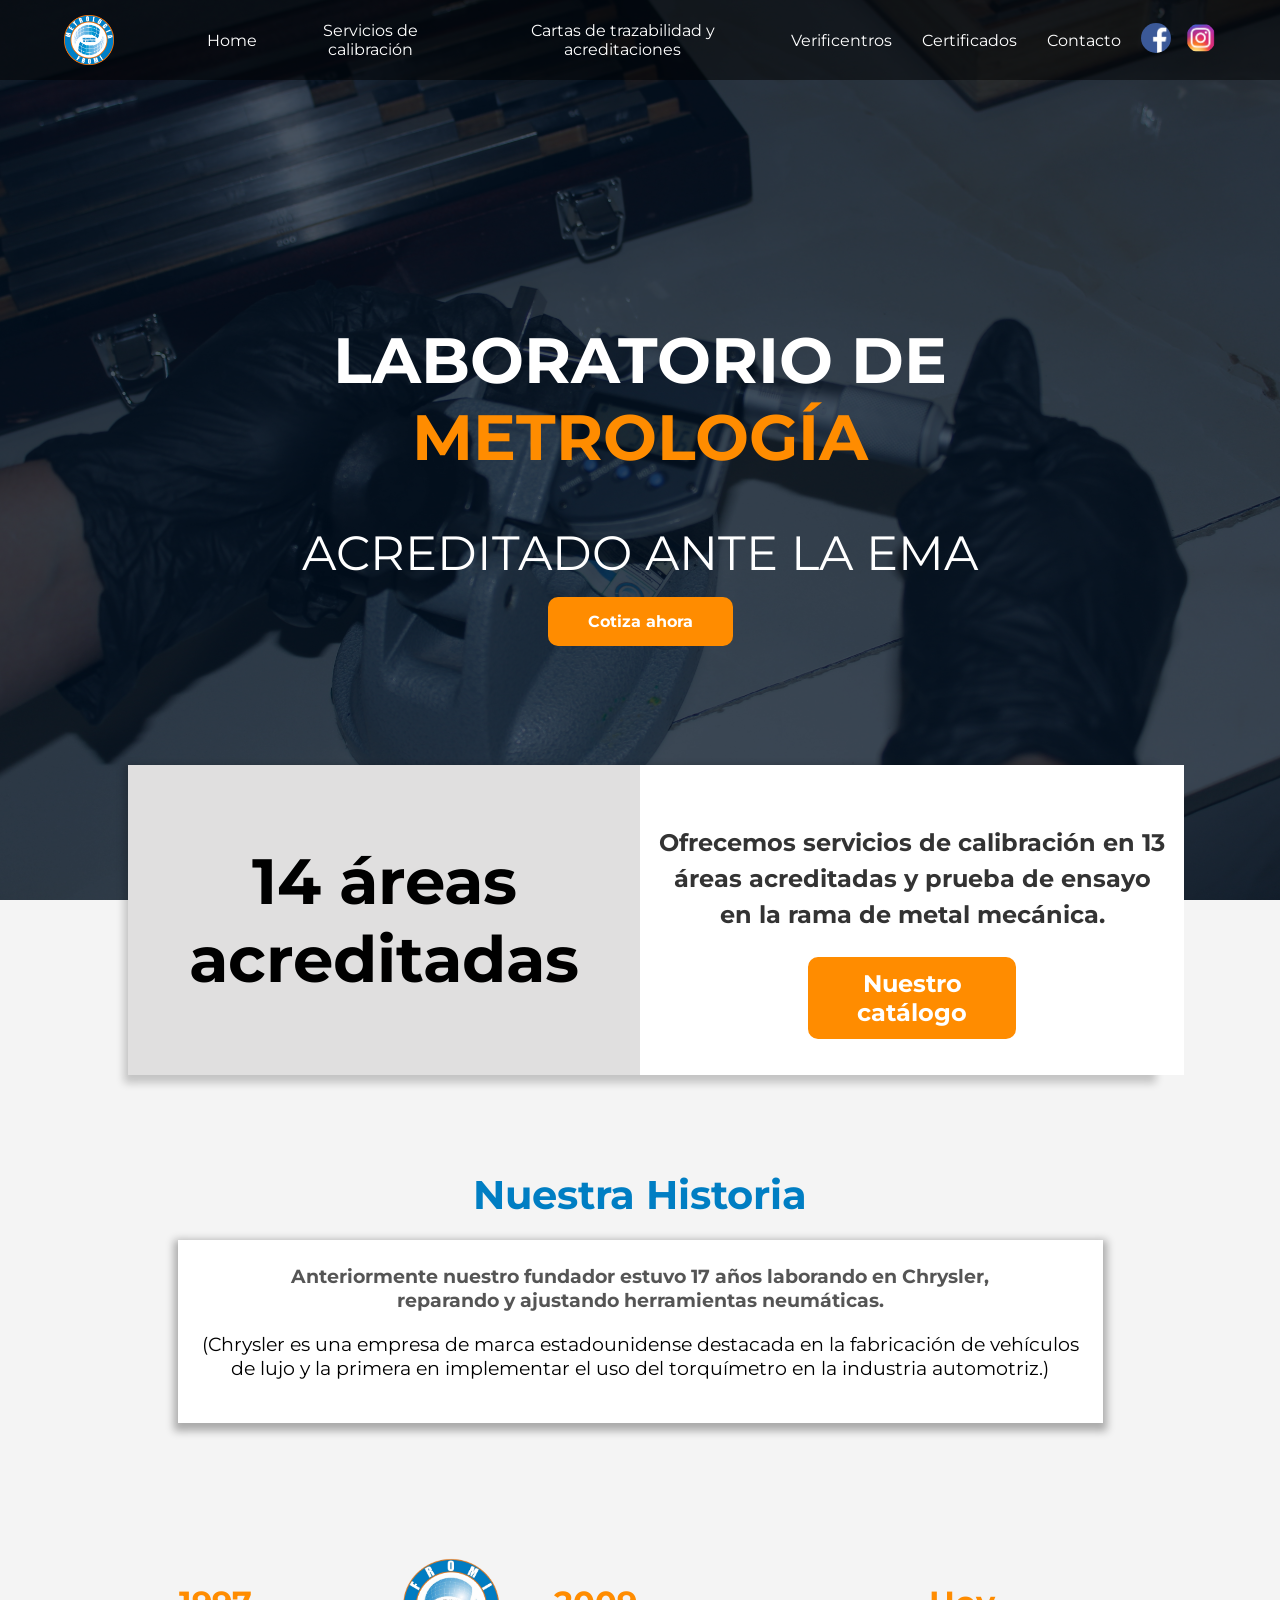
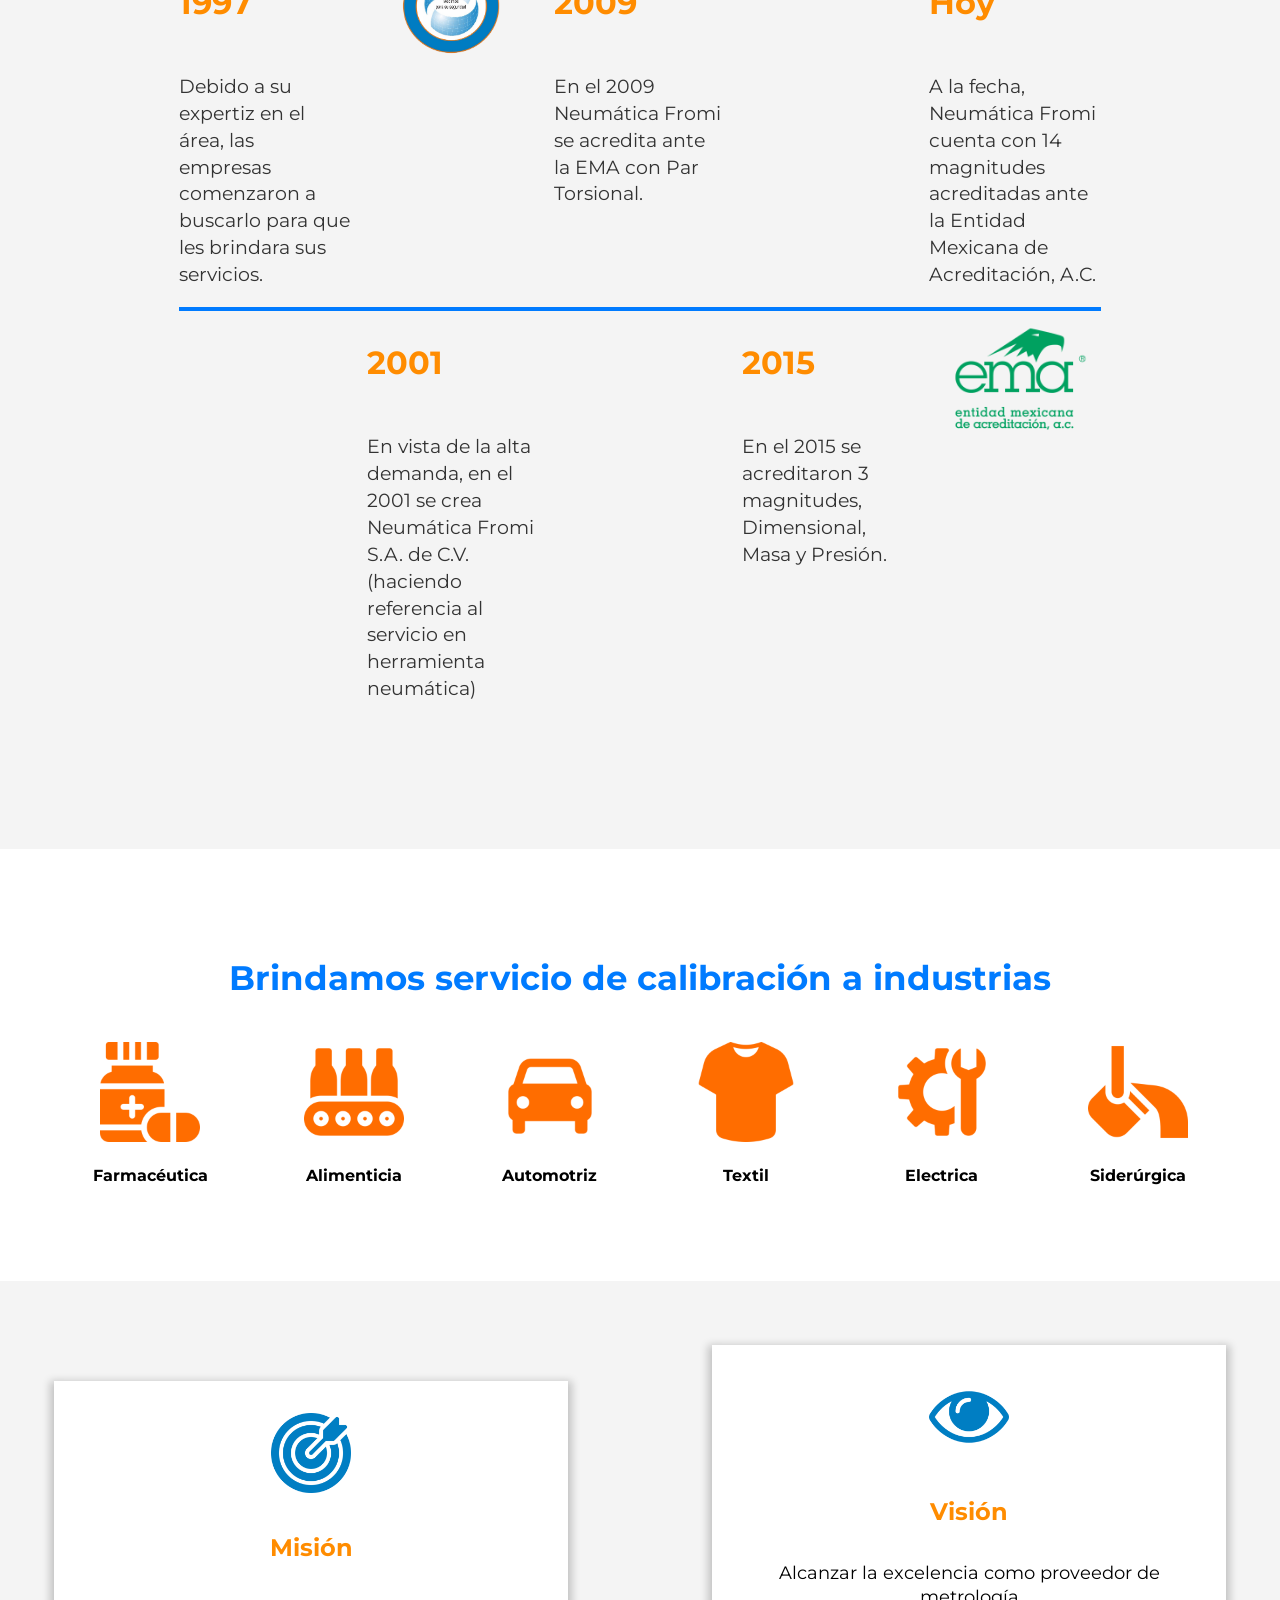
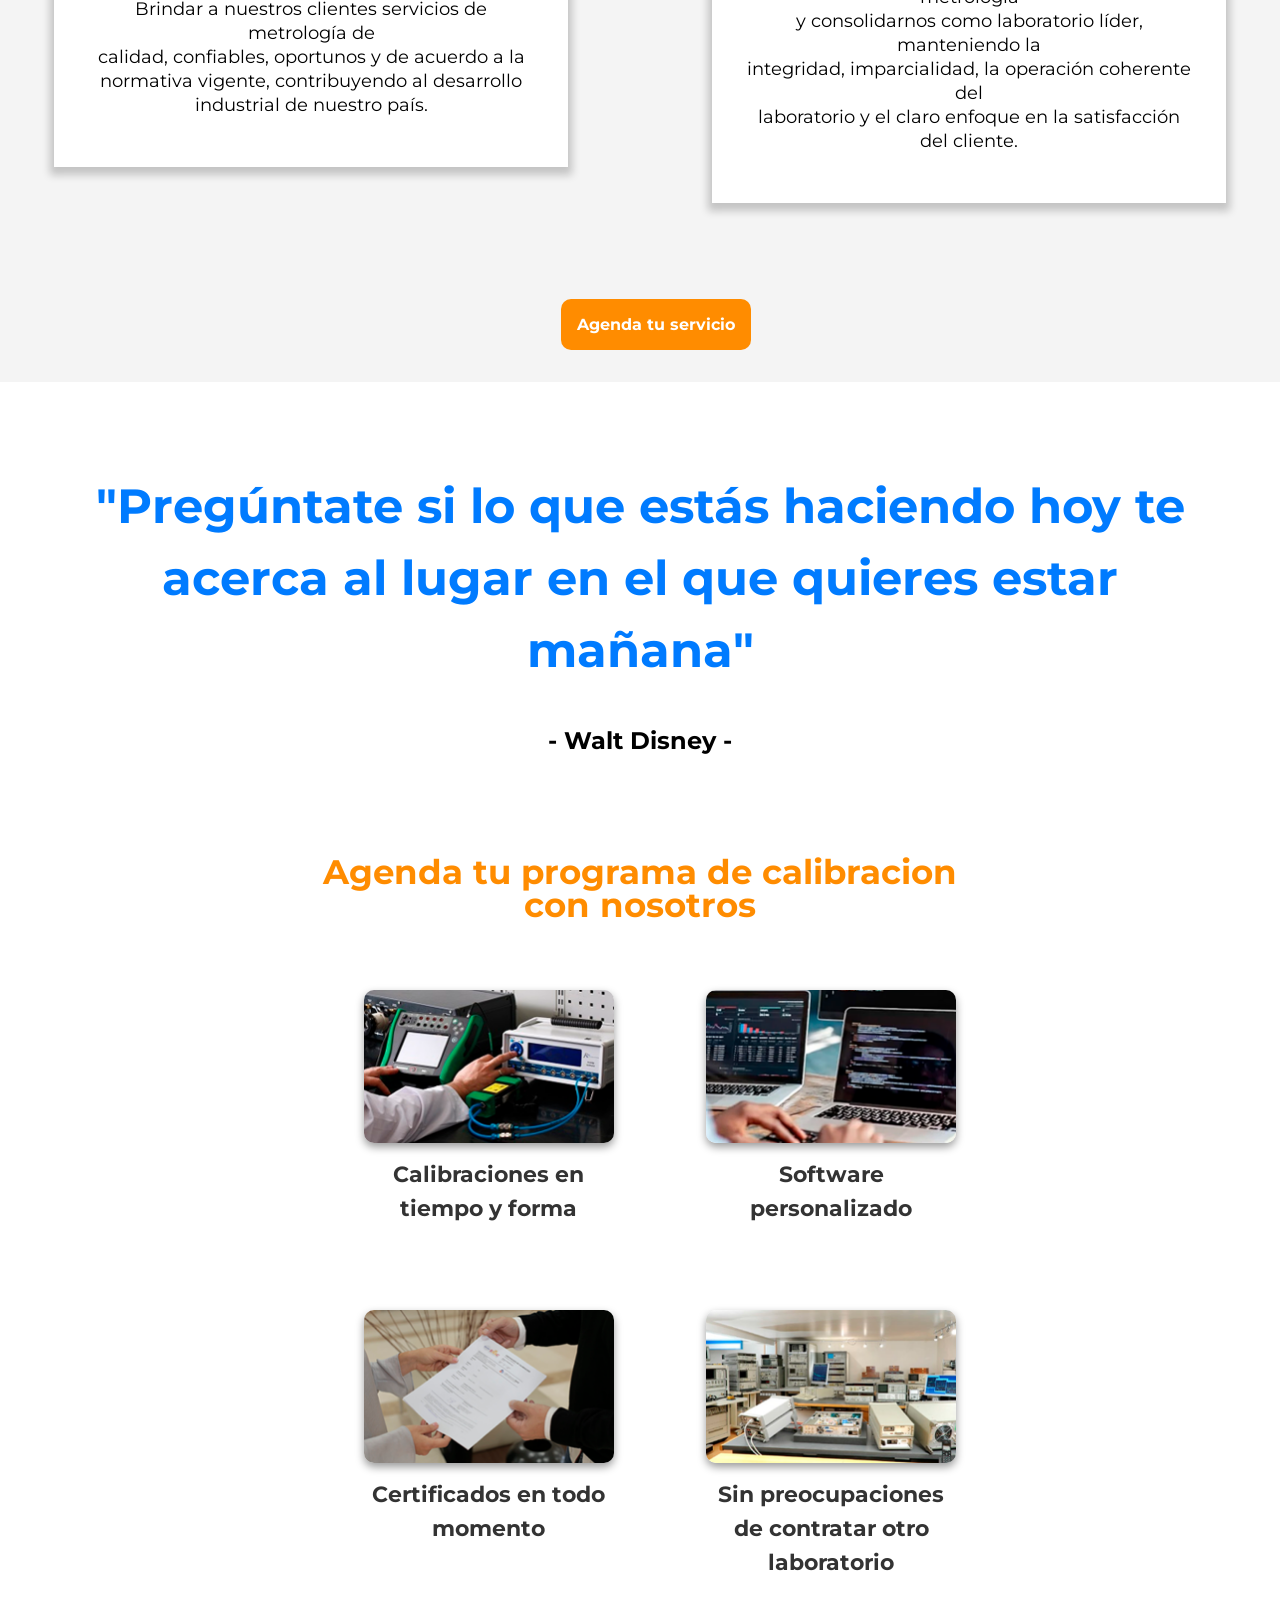
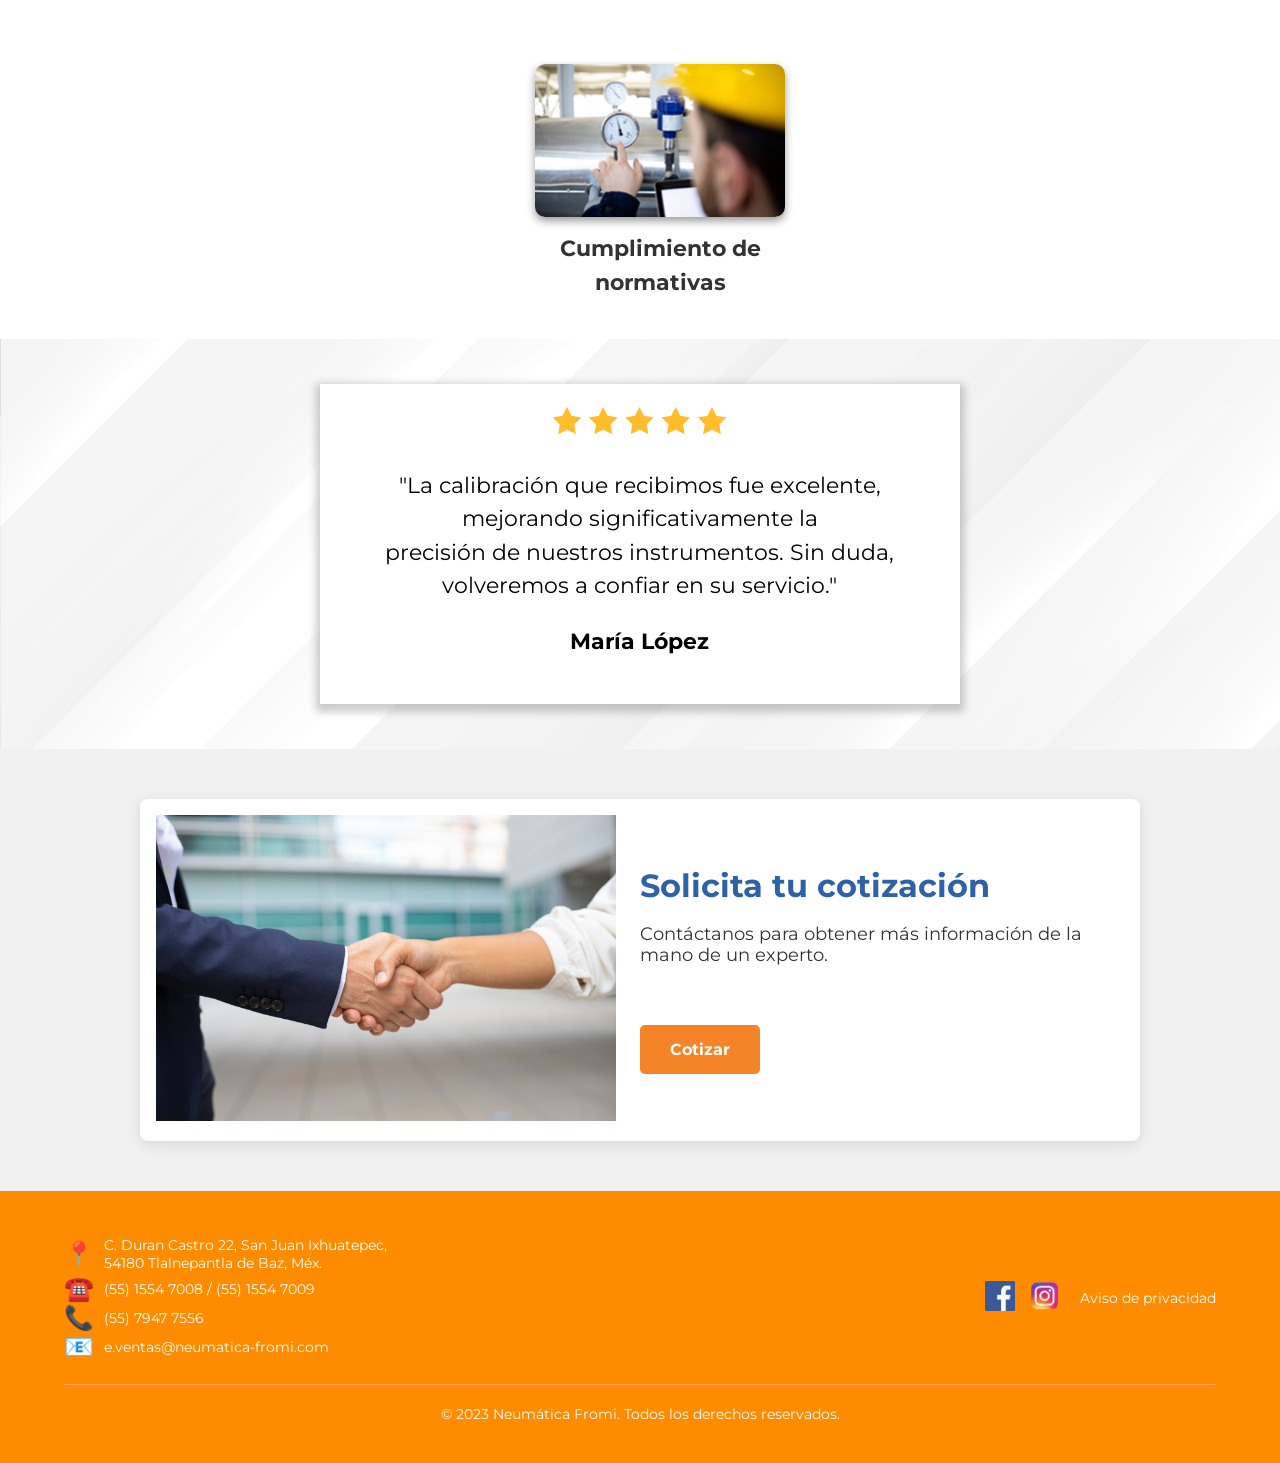
==== commit 483e6a9e: "index en root para pages con index en root" ====
--- a/index.html
+++ b/index.html
@@ -10,7 +10,7 @@
   <title>Laboratorio de Metrología</title>
   <link rel="preconnect" href="https://fonts.googleapis.com" />
   <link rel="preconnect" href="https://fonts.gstatic.com" crossorigin />
-  <link href="https://fonts.googleapis.com/css2?family=Montserrat:wght@400;700&display=swap" rel="/CSS" />
+  <link href="https://fonts.googleapis.com/css2?family=Montserrat:wght@400;700&display=swap" rel="stylesheet" />
   <link rel="stylesheet" href="./CSS/index.css" />
 </head>
 
@@ -21,12 +21,12 @@
       <ul class="nav-menu">
         <li><a href="./index.html">Home</a></li>
         <li>
-          <a href="./HTML/Servicios_de_Calibración.html">Servicios de calibración</a>
+          <a href="Servicios_de_Calibración.html">Servicios de calibración</a>
         </li>
         <li><a href="#">Cartas de trazabilidad y acreditaciones</a></li>
         <li><a href="#">Verificentros</a></li>
-        <li><a href="./HTML/certificados.html">Certificados</a></li>
-        <li><a href="./HTML/Contacto.html">Contacto</a></li>
+        <li><a href="certificados.html">Certificados</a></li>
+        <li><a href="Contacto.html">Contacto</a></li>
       </ul>
     </nav>
     <div class="social-icons">
